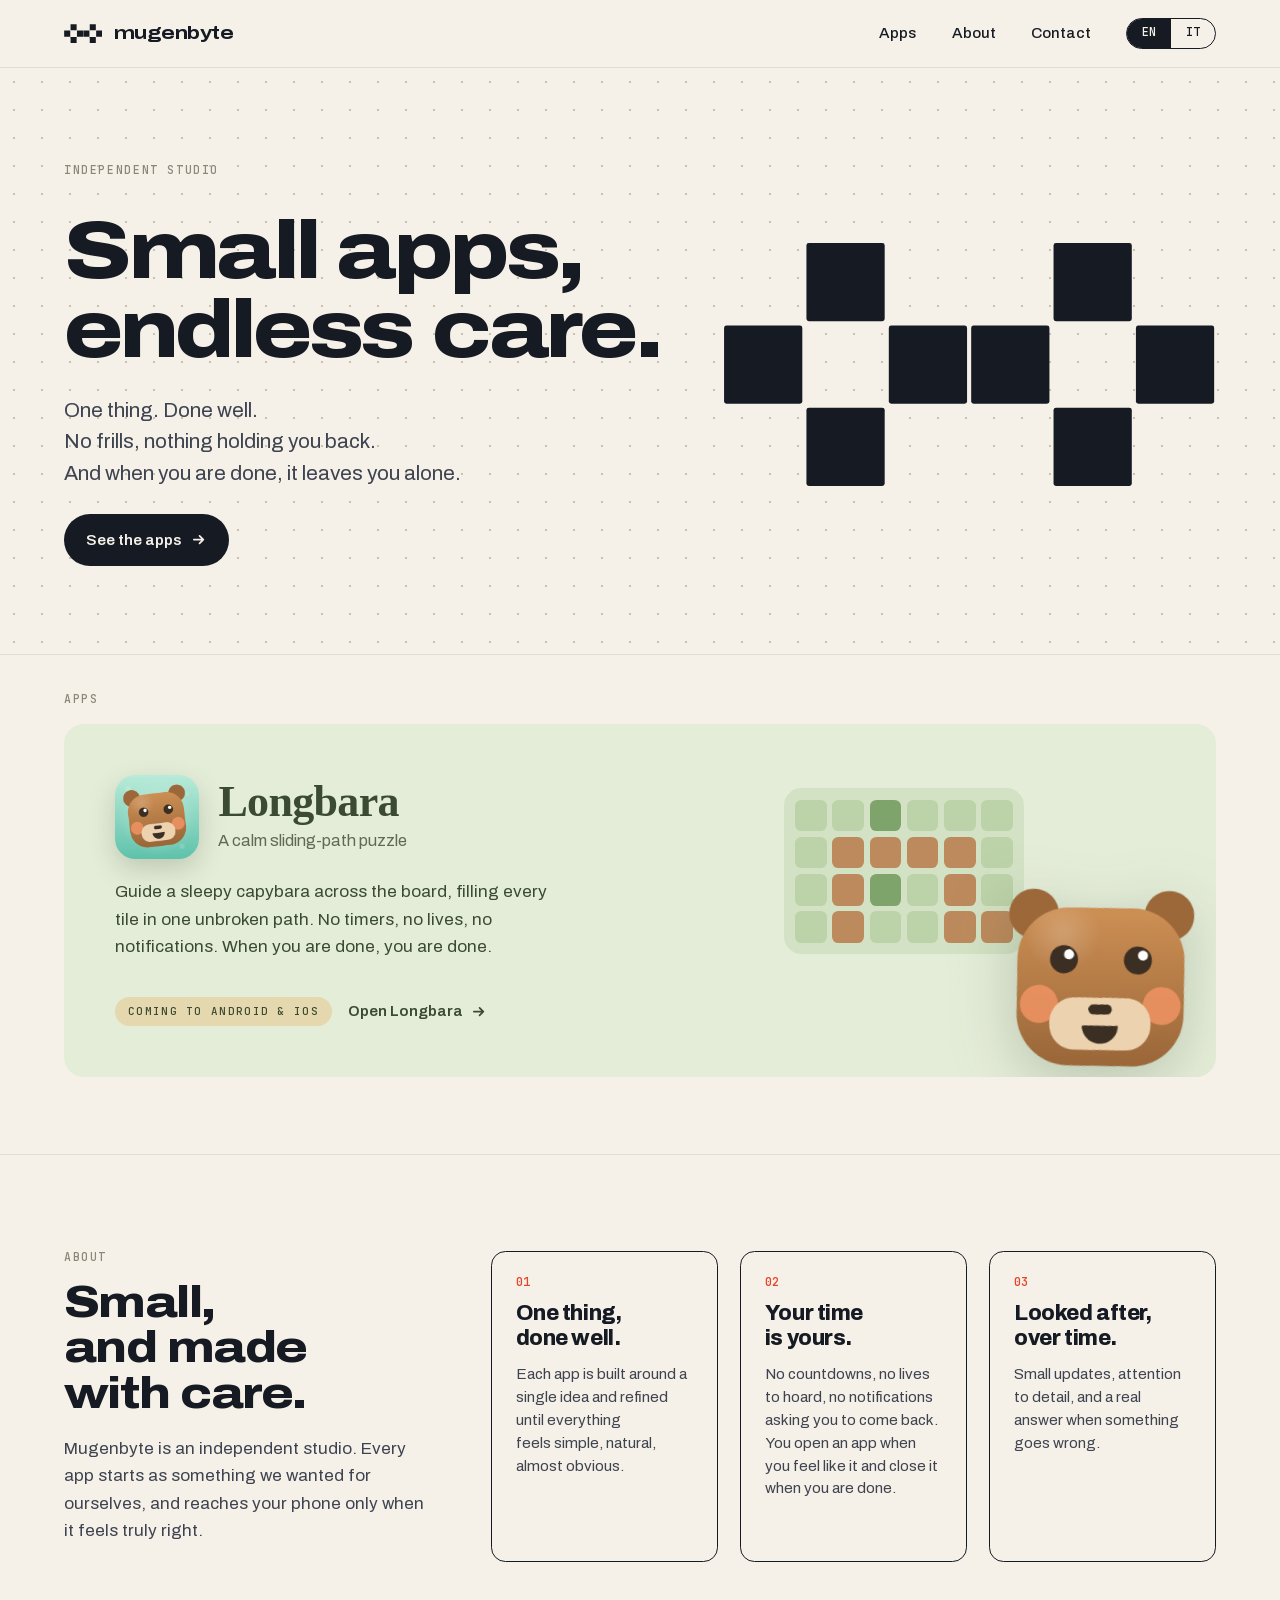
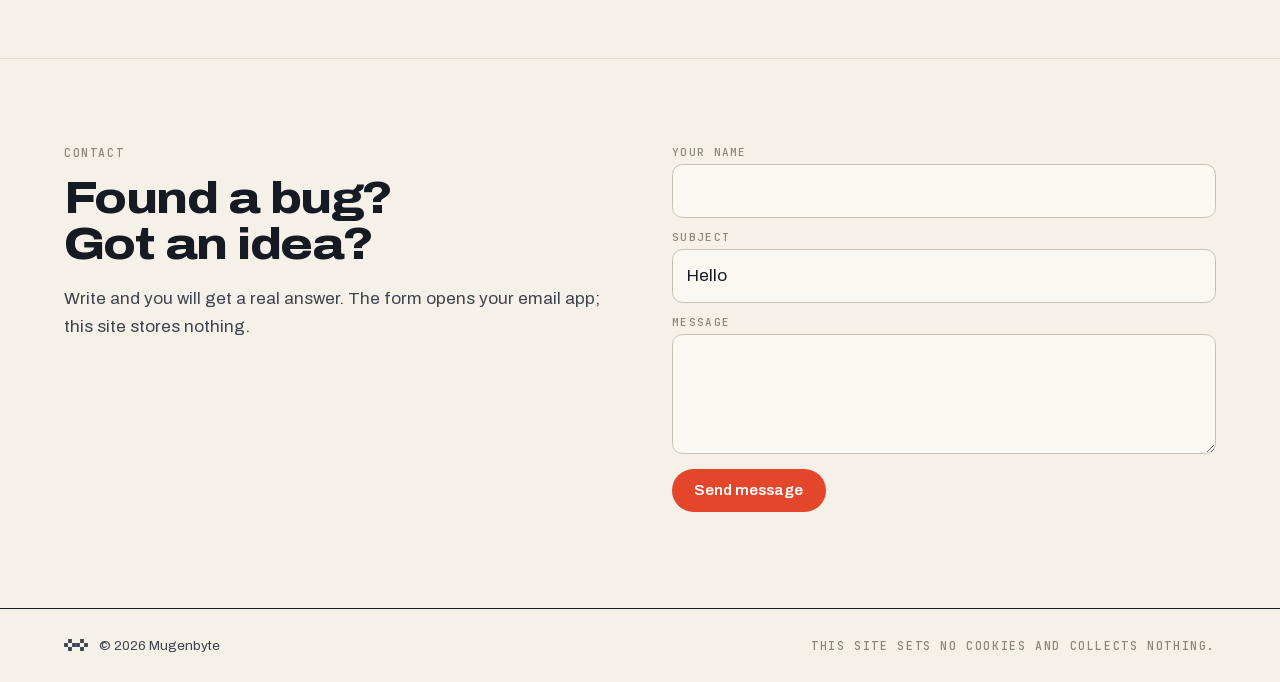
==== index.html @ d10d6e3e "Rivede i testi della home e della scheda di Longbara Testi italiani dell'utente, inglese riallineato" ====
<!doctype html>
<html lang="en">
<head>
<meta charset="utf-8">
<meta name="viewport" content="width=device-width, initial-scale=1">
<title data-en="Mugenbyte — small apps, endless care" data-it="Mugenbyte — piccole app, cura infinita">Mugenbyte — small apps, endless care</title>
<meta name="description"
      data-en="Mugenbyte is an independent studio making small mobile apps of different kinds, each built to do one thing well."
      data-it="Mugenbyte è uno studio indipendente che fa piccole app per telefono di tipi diversi, ognuna fatta per fare una cosa sola e bene."
      content="Mugenbyte is an independent studio making small mobile apps of different kinds, each built to do one thing well.">
<link rel="canonical" href="https://www.mugenbyte.com/">
<meta property="og:type" content="website">
<meta property="og:site_name" content="Mugenbyte">
<meta property="og:title" content="Mugenbyte — small apps, endless care">
<meta property="og:description" content="An independent studio making small mobile apps of different kinds, each built to do one thing well.">
<meta property="og:url" content="https://www.mugenbyte.com/">
<meta property="og:image" content="https://www.mugenbyte.com/assets/brand/og.png">
<meta name="twitter:card" content="summary_large_image">
<meta name="theme-color" content="#F6F1E8" media="(prefers-color-scheme: light)">
<meta name="theme-color" content="#14171E" media="(prefers-color-scheme: dark)">
<link rel="icon" href="/assets/brand/favicon.svg" type="image/svg+xml">
<link rel="apple-touch-icon" href="/assets/brand/apple-touch-icon.png">
<link rel="stylesheet" href="/assets/shared.css">
<link rel="stylesheet" href="/assets/mugenbyte.css">
<script src="/assets/mugenbyte.js"></script>
<style>
  /* La board in miniatura di Longbara: non un ornamento,
     e' il gioco visto da lontano. */
  .board {
    position: absolute; right: clamp(4rem, 30%, 9rem); top: 0;
    display: grid; grid-template-columns: repeat(6, 1fr); gap: .35rem; width: min(100%, 15rem);
    padding: .7rem; border-radius: 1.1rem; background: #D3E2C4;
  }
  .tile { aspect-ratio: 1; border-radius: .4rem; background: #BCD2A8; }
  .tile--path { background: #BC8A5C; }
  .tile--block { background: #7FA46B; }
  .capy {
    position: absolute; right: -1.5rem; bottom: -3.5rem; width: clamp(9rem, 40%, 14rem); height: auto;
    rotate: 8deg; filter: drop-shadow(0 16px 30px rgba(59,74,50,.25));
    animation: bob 7s ease-in-out infinite;
  }
  @keyframes bob { 50% { transform: translateY(-9px) rotate(-2deg); } }

  @media (max-width: 52rem) {
    .app-art { min-height: 13rem; }
    .board { right: auto; left: 0; }
  }
</style>
</head>
<body>

<header class="site-head">
  <a class="brand" href="/" aria-label="Mugenbyte">
    <span class="mark" aria-hidden="true"><svg viewBox="0 0 6 3"><rect class="bit" x="1.025" y="0.025" width="0.95" height="0.95" rx="0.03"/><rect class="bit" x="4.025" y="0.025" width="0.95" height="0.95" rx="0.03"/><rect class="bit" x="0.025" y="1.025" width="0.95" height="0.95" rx="0.03"/><rect class="bit" x="2.025" y="1.025" width="0.95" height="0.95" rx="0.03"/><rect class="bit" x="3.025" y="1.025" width="0.95" height="0.95" rx="0.03"/><rect class="bit" x="5.025" y="1.025" width="0.95" height="0.95" rx="0.03"/><rect class="bit" x="1.025" y="2.025" width="0.95" height="0.95" rx="0.03"/><rect class="bit" x="4.025" y="2.025" width="0.95" height="0.95" rx="0.03"/></svg></span>
    <span class="wordmark">mugenbyte</span>
  </a>
  <nav class="site-nav" aria-label="Site">
    <a href="#apps" lang="en">Apps</a><a href="#apps" lang="it">App</a>
    <a href="#about" lang="en">About</a><a href="#about" lang="it">Chi siamo</a>
    <a href="#contact" lang="en">Contact</a><a href="#contact" lang="it">Contatti</a>
    <ul class="lang" aria-label="Language">
      <li><button type="button" data-lang="en" aria-pressed="true"><span>EN</span></button></li>
      <li><button type="button" data-lang="it" aria-pressed="false"><span>IT</span></button></li>
    </ul>
  </nav>
</header>

<main>
  <section class="hero dots">
    <div>
      <p class="eyebrow rise" lang="en">Independent studio</p>
      <p class="eyebrow rise" lang="it">Studio indipendente</p>
      <h1 class="rise" lang="en">Small apps,<br>endless care.</h1>
      <h1 class="rise" lang="it">Piccole app,<br>cura infinita.</h1>
      <p class="lede rise" lang="en">One thing. Done well.<br>No frills, nothing holding you back.<br>And when you are done, it leaves you alone.</p>
      <p class="lede rise" lang="it">Una cosa sola. Fatta bene.<br>Senza fronzoli, senza trattenerti.<br>E quando hai finito, ti lascia in pace.</p>
      <div class="hero-actions rise">
        <a class="button" href="#apps"><span lang="en">See the apps</span><span lang="it">Guarda le app</span>
          <svg viewBox="0 0 16 16" fill="none" stroke="currentColor" stroke-width="1.8" stroke-linecap="round" stroke-linejoin="round" aria-hidden="true"><path d="M3 8h10M9 4l4 4-4 4"/></svg></a>
      </div>
    </div>
    <span class="mark rise" aria-hidden="true"><svg viewBox="0 0 6 3"><rect class="bit" x="1.025" y="0.025" width="0.95" height="0.95" rx="0.03"/><rect class="bit" x="4.025" y="0.025" width="0.95" height="0.95" rx="0.03"/><rect class="bit" x="0.025" y="1.025" width="0.95" height="0.95" rx="0.03"/><rect class="bit" x="2.025" y="1.025" width="0.95" height="0.95" rx="0.03"/><rect class="bit" x="3.025" y="1.025" width="0.95" height="0.95" rx="0.03"/><rect class="bit" x="5.025" y="1.025" width="0.95" height="0.95" rx="0.03"/><rect class="bit" x="1.025" y="2.025" width="0.95" height="0.95" rx="0.03"/><rect class="bit" x="4.025" y="2.025" width="0.95" height="0.95" rx="0.03"/></svg></span>
  </section>

  <div class="section-head" id="apps">
    <span class="eyebrow" lang="en">Apps</span>
    <span class="eyebrow" lang="it">App</span>
  </div>

  <div class="apps">

    <!-- Longbara: la sua ambientazione "bosco", il suo carattere Fraunces -->
    <a class="app" href="/longbara/" style="--a-bg:#E4EDD8; --a-ink:#3B4A32; --a-mute:#5E6B52; --a-chip:rgba(232,166,78,.3);">
      <div class="app-text">
        <div class="app-head">
          <img class="app-icon" src="/longbara/assets/icon.png" alt="" width="512" height="512" loading="lazy">
          <div>
            <h3 style="font-family:'Fraunces',Georgia,serif;font-weight:600;font-stretch:100%;letter-spacing:-.015em;font-variation-settings:'opsz' 60,'SOFT' 40">Longbara</h3>
            <p lang="en">A calm sliding-path puzzle</p>
            <p lang="it">Un puzzle di percorsi, senza fretta</p>
          </div>
        </div>
        <p lang="en">Guide a sleepy capybara across the board, filling every tile in one unbroken path. No timers, no lives, no notifications. When you are done, you are done.</p>
        <p lang="it">Guida un capibara assonnato sulla board, riempiendo ogni casella con un unico percorso continuo. Niente timer, niente vite, niente notifiche. Quando hai finito, hai finito.</p>
        <div class="app-foot">
          <span class="chip" lang="en">Coming to Android &amp; iOS</span>
          <span class="chip" lang="it">In arrivo su Android e iOS</span>
          <span class="app-cta"><span lang="en">Open Longbara</span><span lang="it">Apri Longbara</span>
            <svg viewBox="0 0 16 16" fill="none" stroke="currentColor" stroke-width="1.8" stroke-linecap="round" stroke-linejoin="round" aria-hidden="true"><path d="M3 8h10M9 4l4 4-4 4"/></svg></span>
        </div>
      </div>
      <div class="app-art" aria-hidden="true">
        <div class="board">
          <div class="tile"></div><div class="tile"></div><div class="tile tile--block"></div><div class="tile"></div><div class="tile"></div><div class="tile"></div>
          <div class="tile"></div><div class="tile tile--path"></div><div class="tile tile--path"></div><div class="tile tile--path"></div><div class="tile tile--path"></div><div class="tile"></div>
          <div class="tile"></div><div class="tile tile--path"></div><div class="tile tile--block"></div><div class="tile"></div><div class="tile tile--path"></div><div class="tile"></div>
          <div class="tile"></div><div class="tile tile--path"></div><div class="tile"></div><div class="tile"></div><div class="tile tile--path"></div><div class="tile tile--path"></div>
        </div>
        <img class="capy" src="/longbara/assets/capybara.png" alt="" width="489" height="489" loading="lazy">
      </div>
    </a>


  </div>

  <section class="about" id="about">
    <div>
      <span class="eyebrow" lang="en">About</span>
      <span class="eyebrow" lang="it">Chi siamo</span>
      <h2 lang="en">Small, and made with care.</h2>
      <h2 lang="it">Piccole, e fatte con cura.</h2>
      <p class="muted" lang="en">Mugenbyte is an independent studio. Every app starts as something we wanted for ourselves, and reaches your phone only when it feels truly right.</p>
      <p class="muted" lang="it">Mugenbyte è uno studio indipendente. Ogni app nasce da qualcosa che volevamo per noi e arriva sul telefono solo quando ci sembra davvero a posto.</p>
    </div>
    <div class="promises">
      <div class="promise">
        <span class="n">01</span>
        <h3 lang="en">One thing, done well.</h3><h3 lang="it">Una cosa sola, fatta bene.</h3>
        <p lang="en">Each app is built around a single idea and refined until everything feels simple, natural, almost obvious.</p>
        <p lang="it">Ogni app nasce intorno a un'unica idea e viene rifinita finché tutto sembra semplice, naturale, quasi ovvio.</p>
      </div>
      <div class="promise">
        <span class="n">02</span>
        <h3 lang="en">Your time is yours.</h3><h3 lang="it">Il tuo tempo è tuo.</h3>
        <p lang="en">No countdowns, no lives to hoard, no notifications asking you to come back. You open an app when you feel like it and close it when you are done.</p>
        <p lang="it">Niente conto alla rovescia, niente vite da conservare, niente notifiche che ti chiedono di tornare. Apri un'app quando ne hai voglia e la chiudi quando hai finito.</p>
      </div>
      <div class="promise">
        <span class="n">03</span>
        <h3 lang="en">Looked after, over time.</h3><h3 lang="it">Curate, nel tempo.</h3>
        <p lang="en">Small updates, attention to detail, and a real answer when something goes wrong.</p>
        <p lang="it">Aggiornamenti piccoli, attenzione ai dettagli e una risposta vera quando qualcosa non va.</p>
      </div>
    </div>
  </section>

  <section class="contact" id="contact">
    <div>
      <span class="eyebrow" lang="en">Contact</span>
      <span class="eyebrow" lang="it">Contatti</span>
      <h2 lang="en">Found a bug?<br>Got an idea?</h2>
      <h2 lang="it">Un errore?<br>Un'idea?</h2>
      <p class="muted" lang="en">Write and you will get a real answer. The form opens your email app; this site stores nothing.</p>
      <p class="muted" lang="it">Scrivi e avrai una risposta vera. Il modulo apre la tua posta; questo sito non conserva nulla.</p>
    </div>
    <form id="contact-form">
      <label><span lang="en">Your name</span><span lang="it">Il tuo nome</span>
        <input type="text" name="name" autocomplete="name" required>
      </label>
      <label><span lang="en">Subject</span><span lang="it">Oggetto</span>
        <input type="text" name="subject" value="Hello" required>
      </label>
      <label><span lang="en">Message</span><span lang="it">Messaggio</span>
        <textarea name="message" required></textarea>
      </label>
      <div><button class="button button--hot" type="submit"><span lang="en">Send message</span><span lang="it">Invia il messaggio</span></button></div>
    </form>
  </section>
</main>

<footer class="site-foot">
  <span class="brand">
    <span class="mark" aria-hidden="true"><svg viewBox="0 0 6 3"><rect class="bit" x="1.025" y="0.025" width="0.95" height="0.95" rx="0.03"/><rect class="bit" x="4.025" y="0.025" width="0.95" height="0.95" rx="0.03"/><rect class="bit" x="0.025" y="1.025" width="0.95" height="0.95" rx="0.03"/><rect class="bit" x="2.025" y="1.025" width="0.95" height="0.95" rx="0.03"/><rect class="bit" x="3.025" y="1.025" width="0.95" height="0.95" rx="0.03"/><rect class="bit" x="5.025" y="1.025" width="0.95" height="0.95" rx="0.03"/><rect class="bit" x="1.025" y="2.025" width="0.95" height="0.95" rx="0.03"/><rect class="bit" x="4.025" y="2.025" width="0.95" height="0.95" rx="0.03"/></svg></span>
    <span>© <span id="year">2026</span> Mugenbyte</span>
  </span>
  <span class="eyebrow" lang="en">This site sets no cookies and collects nothing.</span>
  <span class="eyebrow" lang="it">Questo sito non usa cookie e non raccoglie nulla.</span>
</footer>

<script>
(function () {
  // L'indirizzo non sta scritto nel sorgente: un mailto in chiaro su una pagina
  // indicizzata si paga in spam. Per passare a un modulo vero (Formspree e simili)
  // basta mettere qui l'endpoint; da quel momento un terzo tratterebbe i dati di chi
  // scrive e l'informativa andrebbe integrata.
  var user = ['support', 'mugenbyte.com'];
  var ENDPOINT = '';
  var form = document.getElementById('contact-form');
  form.addEventListener('submit', function (event) {
    event.preventDefault();
    var data = new FormData(form);
    var name = (data.get('name') || '').trim();
    var subject = (data.get('subject') || 'Hello').trim();
    var message = (data.get('message') || '').trim();
    if (ENDPOINT) {
      fetch(ENDPOINT, { method: 'POST', body: data, headers: { Accept: 'application/json' } })
        .then(function () { form.reset(); })
        .catch(function () {});
      return;
    }
    window.location.href = 'mailto:' + user.join('@') +
      '?subject=' + encodeURIComponent(subject) +
      '&body=' + encodeURIComponent(message + '\n\n— ' + name);
  });
})();
</script>
</body>
</html>
---- assets/shared.css ----
/* Mugenbyte — la parte comune a TUTTE le pagine del sito, di qualunque app.
   Qui stanno solo: i font self-hosted (il sito non carica nulla da terzi),
   il meccanismo delle due lingue e l'interruttore EN/IT. Lo stile di ogni
   pagina (colori, tipografia, impaginazione) sta nel suo foglio. */

@font-face {
  font-family: 'Archivo';
  src: url('fonts/archivo-latin.woff2') format('woff2');
  font-weight: 100 900;
  font-stretch: 62% 125%;
  font-style: normal;
  font-display: swap;
}
@font-face {
  font-family: 'JetBrains Mono';
  src: url('fonts/jetbrains-mono-latin.woff2') format('woff2');
  font-weight: 400 700;
  font-style: normal;
  font-display: swap;
}

/* --- due lingue, un file ---
   Ogni blocco di testo porta lang="en" o lang="it"; mugenbyte.js mette
   data-lang sull'elemento radice PRIMA che la pagina venga disegnata, e
   qui si nasconde la lingua che non serve. Senza JavaScript si vedono
   entrambe: meglio doppio che vuoto. */
html[data-lang="en"] [lang="it"],
html[data-lang="it"] [lang="en"] { display: none !important; }

/* --- interruttore EN / IT ---
   Disegnato con currentColor, cosi' prende il colore della pagina che lo
   ospita: inchiostro sulla carta, verde bosco su Longbara, bruno su Capydoku. */
.lang {
  display: inline-flex; padding: 0; margin: 0; list-style: none;
  border: 1px solid currentColor; border-radius: 999px; overflow: hidden;
  font: 500 .74rem/1 'JetBrains Mono', ui-monospace, Menlo, monospace;
  letter-spacing: .06em;
}
.lang button {
  font: inherit; color: inherit; background: transparent; border: 0;
  padding: .55rem .8rem; cursor: pointer; min-width: 2.75rem;
  transition: background-color .2s, color .2s;
}
.lang button[aria-pressed="true"] { background: currentColor; }
.lang button[aria-pressed="true"] > span { color: var(--lang-on, #fff); }
.lang button:focus-visible { outline: 2px solid currentColor; outline-offset: -2px; }

.mono { font-family: 'JetBrains Mono', ui-monospace, Menlo, monospace; }

.visually-hidden {
  position: absolute; width: 1px; height: 1px; overflow: hidden;
  clip: rect(0 0 0 0); white-space: nowrap;
}

@media (prefers-reduced-motion: reduce) {
  *, *::before, *::after { animation: none !important; transition: none !important; }
}
---- assets/mugenbyte.css ----
/* Mugenbyte — inchiostro e carta.
   Lo stile della casa, non di un'app: carta calda, inchiostro blu-nero, un
   solo accento (il vermiglio del bit acceso). Le app portano ciascuna la
   propria palette dentro la loro fascia. */

:root {
  --paper: #F6F1E8;
  --paper-2: #FBF8F2;
  --ink: #161A23;
  --ink-2: #3E4350;
  --mute: #8C867B;
  --line: #E2DBCE;
  --line-2: #C9C2B4;
  --hot: #E3462B;
  --lang-on: var(--paper);

  --edge: clamp(1.25rem, 5vw, 4rem);
  --measure: 34rem;
  color-scheme: light;
}

@media (prefers-color-scheme: dark) {
  :root {
    --paper: #14171E;
    --paper-2: #1C2028;
    --ink: #F1ECE2;
    --ink-2: #C5BFB3;
    --mute: #7E7A72;
    --line: #2A2F3A;
    --line-2: #3A404C;
    --lang-on: var(--paper);
    color-scheme: dark;
  }
}

* { box-sizing: border-box; }

body {
  margin: 0;
  background: var(--paper);
  color: var(--ink);
  font: 400 clamp(1rem, .96rem + .2vw, 1.075rem)/1.6 'Archivo', system-ui, -apple-system, 'Segoe UI', sans-serif;
  font-stretch: 100%;
  overflow-x: hidden;
  -webkit-font-smoothing: antialiased;
}

a { color: inherit; text-decoration: none; }
a:hover { color: var(--hot); }
p { margin: 0 0 1em; max-width: var(--measure); text-wrap: pretty; }
h1, h2, h3 { margin: 0; font-weight: 800; font-stretch: 118%; letter-spacing: -.035em; line-height: 1; text-wrap: balance; }
h1 { font-size: clamp(2.7rem, 1.2rem + 4.9vw, 5.6rem); line-height: .96; letter-spacing: -.04em; }
h2 { font-size: clamp(1.9rem, 1.3rem + 2.4vw, 2.75rem); line-height: 1.04; }
h3 { font-size: 1.35rem; letter-spacing: -.02em; line-height: 1.15; font-stretch: 100%; }

.eyebrow {
  font: 500 .72rem/1 'JetBrains Mono', ui-monospace, Menlo, monospace;
  letter-spacing: .14em; text-transform: uppercase; color: var(--mute);
}
.muted { color: var(--ink-2); }
.wide { font-stretch: 118%; }

/* --- carta a puntini: la trama del foglio, non una griglia di gioco --- */
.dots {
  background-image: radial-gradient(var(--line-2) 1px, transparent 1.2px);
  background-size: 28px 28px;
}

/* --- il mark --- */
.mark { display: inline-block; height: auto; }
.mark svg { display: block; width: 100%; height: auto; }
.mark .bit { fill: currentColor; }

/* --- testata --- */
.site-head {
  display: flex; align-items: center; justify-content: space-between; gap: 1rem;
  padding: 1.1rem var(--edge);
  border-bottom: 1px solid var(--line);
}
.brand { display: inline-flex; align-items: center; gap: .7rem; }
.brand .mark { width: 2.4rem; }
.brand .wordmark { font-weight: 700; font-stretch: 118%; font-size: 1.2rem; letter-spacing: -.025em; }
.site-nav { display: flex; align-items: center; gap: clamp(1rem, 3vw, 2.2rem); font-weight: 500; font-size: .95rem; }
@media (max-width: 40rem) { .site-nav > a { display: none; } }

/* --- apertura --- */
.hero {
  display: grid; grid-template-columns: minmax(0, 1.25fr) minmax(0, 1fr); gap: 2.5rem; align-items: center;
  padding: clamp(3rem, 8vw, 6rem) var(--edge) clamp(3rem, 7vw, 5.5rem);
}
.hero > div:first-child { display: flex; flex-direction: column; gap: 1.6rem; }
.hero .lede { font-size: clamp(1.1rem, 1rem + .6vw, 1.3rem); line-height: 1.5; color: var(--ink-2); margin: 0; max-width: 30rem; }
.hero .mark { width: min(100%, 36rem); justify-self: end; }
.hero-actions { display: flex; align-items: center; gap: 1rem; flex-wrap: wrap; }
@media (max-width: 52rem) {
  .hero { grid-template-columns: 1fr; gap: 2rem; }
  .hero .mark { width: min(70%, 22rem); justify-self: start; order: -1; }
}

.button {
  display: inline-flex; align-items: center; gap: .6rem;
  padding: .85rem 1.4rem; border-radius: 999px; font-weight: 600; font-size: .95rem;
  background: var(--ink); color: var(--paper); border: 0; cursor: pointer; font-family: inherit;
  transition: transform .25s cubic-bezier(.16,1,.3,1), background-color .25s;
}
.button:hover { transform: translateY(-2px); background: var(--hot); color: #fff; }
.button--hot { background: var(--hot); color: #fff; }
.button--hot:hover { background: var(--ink); color: var(--paper); }
.button svg { width: 1em; height: 1em; }

/* --- catalogo --- */
.section-head {
  display: flex; align-items: baseline; justify-content: space-between; gap: 1rem; flex-wrap: wrap;
  padding: 2.4rem var(--edge) 1.2rem; border-top: 1px solid var(--line);
}
.section-head p { margin: 0; color: var(--ink-2); font-size: .95rem; }

.apps { display: grid; gap: 1.25rem; padding: 0 var(--edge); }

/* Una fascia per app. I colori vengono dalle variabili --a-* che ogni fascia
   dichiara inline: sono la palette dell'app, non della casa. */
.app {
  --a-bg: var(--paper-2); --a-ink: var(--ink); --a-mute: var(--ink-2); --a-chip: var(--line);
  display: grid; grid-template-columns: minmax(0, 1.15fr) minmax(0, 1fr); gap: 2.5rem; align-items: center;
  padding: clamp(1.8rem, 4vw, 3.5rem) clamp(1.4rem, 4vw, 3.75rem);
  border-radius: 1.25rem; background: var(--a-bg); color: var(--a-ink);
  position: relative; overflow: hidden;
  transition: transform .35s cubic-bezier(.16,1,.3,1), box-shadow .35s;
}
.app:hover { color: var(--a-ink); transform: translateY(-3px); box-shadow: 0 18px 44px color-mix(in oklab, var(--a-ink) 16%, transparent); }
.app-text { display: flex; flex-direction: column; gap: 1.2rem; }
.app-head { display: flex; align-items: center; gap: 1.2rem; }
.app-icon { width: clamp(64px, 10vw, 84px); height: auto; border-radius: 24%; flex: none;
            box-shadow: 0 10px 26px color-mix(in oklab, var(--a-ink) 22%, transparent); }
.app-head h3 { font-size: clamp(1.9rem, 1.4rem + 1.8vw, 2.75rem); line-height: 1; }
.app-head p { margin: .3rem 0 0; color: var(--a-mute); font-size: 1.02rem; }
.app p { max-width: 28rem; }
.app-foot { display: flex; align-items: center; gap: 1rem; flex-wrap: wrap; }
.chip {
  font: 500 .68rem/1 'JetBrains Mono', ui-monospace, Menlo, monospace; letter-spacing: .12em; text-transform: uppercase;
  padding: .55rem .8rem; border-radius: 999px; background: var(--a-chip); color: var(--a-ink);
}
.app-cta { display: inline-flex; align-items: center; gap: .5rem; font-weight: 600; font-size: .95rem; }
.app-cta svg { width: 1em; height: 1em; transition: transform .25s; }
.app:hover .app-cta svg { transform: translateX(4px); }
.app-art { position: relative; min-height: 14rem; }
@media (max-width: 52rem) {
  .app { grid-template-columns: 1fr; }
  .app-art { min-height: 11rem; }
}

/* --- promesse --- */
.about {
  display: grid; grid-template-columns: minmax(0, 1fr) minmax(0, 2fr); gap: clamp(2rem, 5vw, 4rem);
  padding: clamp(3.5rem, 8vw, 6rem) var(--edge); margin-top: clamp(3rem, 6vw, 5rem);
  border-top: 1px solid var(--line);
}
.about > div:first-child { display: flex; flex-direction: column; gap: 1.1rem; }
.promises { display: grid; grid-template-columns: repeat(3, minmax(0, 1fr)); gap: 1.4rem; }
.promise {
  display: flex; flex-direction: column; gap: .8rem; padding: 1.5rem;
  border: 1px solid var(--ink); border-radius: .9rem;
}
.promise .n { font: 500 .78rem/1 'JetBrains Mono', ui-monospace, Menlo, monospace; color: var(--hot); }
.promise p { margin: 0; font-size: .95rem; line-height: 1.5; color: var(--ink-2); }
@media (max-width: 60rem) { .about { grid-template-columns: 1fr; } }
@media (max-width: 44rem) { .promises { grid-template-columns: 1fr; } }

/* --- contatto --- */
.contact {
  display: grid; grid-template-columns: minmax(0, 1fr) minmax(0, 1fr); gap: clamp(2rem, 5vw, 4rem);
  padding: clamp(3rem, 7vw, 5.5rem) var(--edge) clamp(3.5rem, 8vw, 6rem); border-top: 1px solid var(--line);
}
.contact > div:first-child { display: flex; flex-direction: column; gap: 1.1rem; }
form { display: grid; gap: .9rem; }
label { display: grid; gap: .4rem; }
label > span { font: 500 .68rem/1 'JetBrains Mono', ui-monospace, Menlo, monospace; letter-spacing: .12em; text-transform: uppercase; color: var(--mute); }
input, textarea {
  font: inherit; color: var(--ink); background: var(--paper-2);
  border: 1px solid var(--line-2); border-radius: .65rem; padding: .75rem .9rem; width: 100%;
}
input:focus-visible, textarea:focus-visible { outline: 2px solid var(--hot); outline-offset: 2px; border-color: transparent; }
textarea { min-height: 7.5rem; resize: vertical; }
.note { font-size: .85rem; color: var(--mute); margin: 0; }
@media (max-width: 52rem) { .contact { grid-template-columns: 1fr; } }

/* --- piede --- */
.site-foot {
  display: flex; align-items: center; justify-content: space-between; gap: .8rem 1.6rem; flex-wrap: wrap;
  padding: 1.6rem var(--edge); border-top: 1px solid var(--ink); font-size: .85rem; color: var(--ink-2);
}
.site-foot .brand .mark { width: 1.5rem; }

/* --- entrata --- */
.rise { opacity: 0; transform: translateY(14px); animation: rise .9s cubic-bezier(.16,1,.3,1) forwards; }
.rise:nth-child(2) { animation-delay: .06s; }
.rise:nth-child(3) { animation-delay: .12s; }
.rise:nth-child(4) { animation-delay: .18s; }
@keyframes rise { to { opacity: 1; transform: none; } }
@media (prefers-reduced-motion: reduce) { .rise { opacity: 1; transform: none; } }
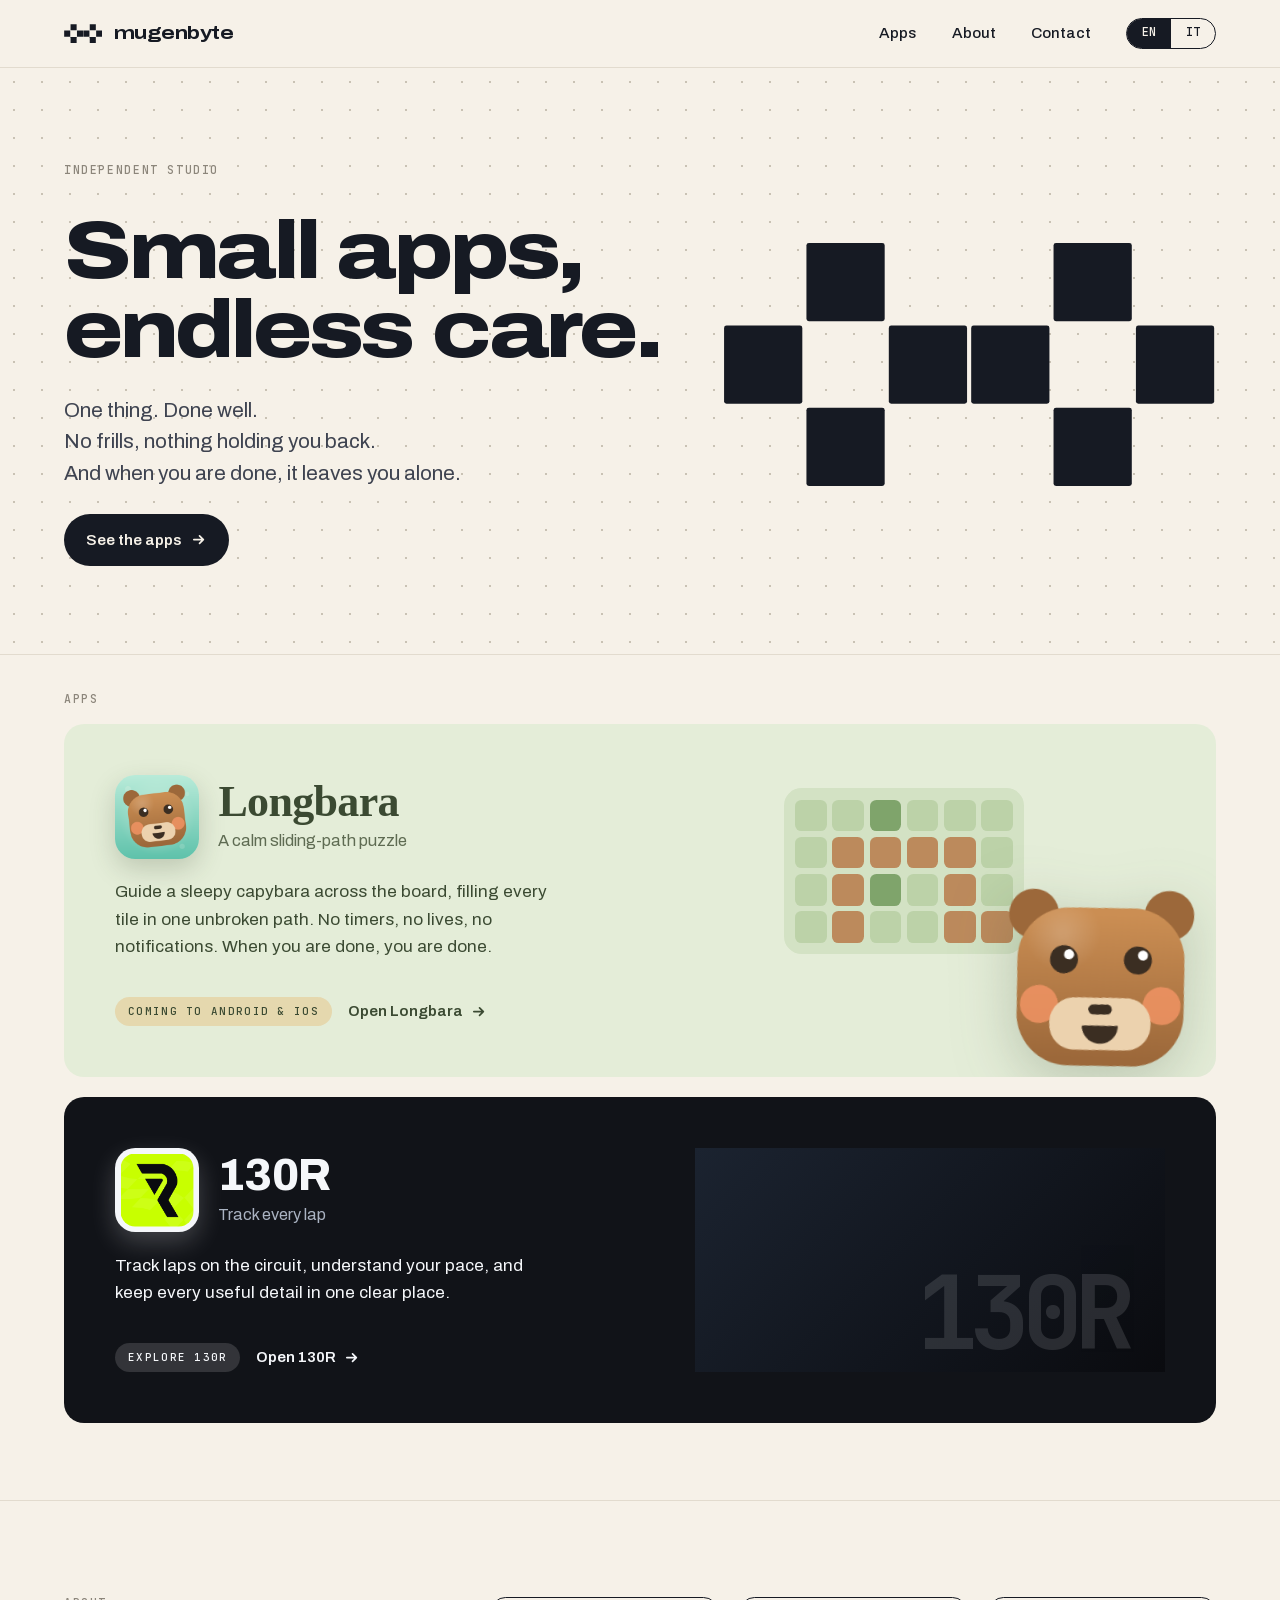
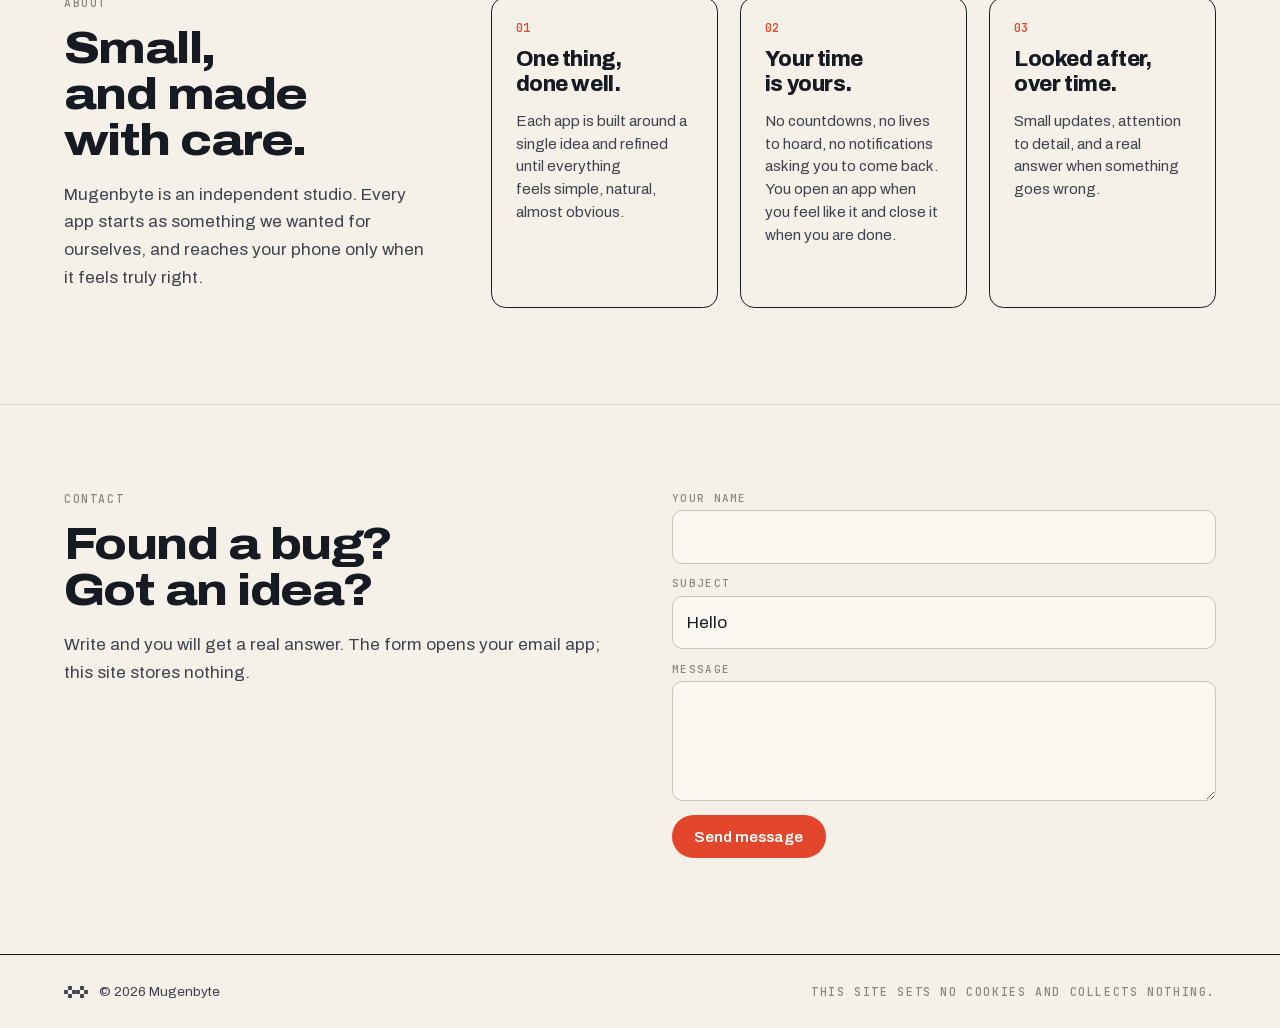
==== commit 2c3557df: "Aggiorna store link e aggiunge 130R" ====
--- a/index.html
+++ b/index.html
@@ -16,6 +16,12 @@
 <meta property="og:url" content="https://www.mugenbyte.com/">
 <meta property="og:image" content="https://www.mugenbyte.com/assets/brand/og.png">
 <meta name="twitter:card" content="summary_large_image">
+<meta name="twitter:title" content="Mugenbyte — small apps, endless care">
+<meta name="twitter:description" content="Independent mobile apps made to do one thing well.">
+<meta name="twitter:image" content="https://www.mugenbyte.com/assets/brand/og.png">
+<script type="application/ld+json">
+{"@context":"https://schema.org","@type":"Organization","name":"Mugenbyte","url":"https://www.mugenbyte.com/","logo":"https://www.mugenbyte.com/assets/brand/icon-512.png","sameAs":["https://apps.apple.com/app/longbara/id6804497431","https://play.google.com/store/apps/details?id=com.pietronux.longbara","https://130r.app"]}
+</script>
 <meta name="theme-color" content="#F6F1E8" media="(prefers-color-scheme: light)">
 <meta name="theme-color" content="#14171E" media="(prefers-color-scheme: dark)">
 <link rel="icon" href="/assets/brand/favicon.svg" type="image/svg+xml">
@@ -40,6 +46,10 @@
     animation: bob 7s ease-in-out infinite;
   }
   @keyframes bob { 50% { transform: translateY(-9px) rotate(-2deg); } }
+  .app--130r { --a-bg:#111318 !important; --a-ink:#F5F7FA !important; --a-mute:#AAB3C2 !important; --a-chip:rgba(255,255,255,.14) !important; }
+  .app--130r .app-icon { background:#F5F7FA; padding:.35rem; }
+  .app--130r .app-art { background:linear-gradient(135deg,#1B2330,#0A0B0F); }
+  .app--130r .app-art::after { content:'130R'; position:absolute; right:8%; bottom:8%; color:#F5F7FA; font:700 clamp(3rem,8vw,7rem)/.8 'JetBrains Mono',monospace; letter-spacing:-.08em; opacity:.12; }
 
   @media (max-width: 52rem) {
     .app-art { min-height: 13rem; }
@@ -120,6 +130,29 @@
       </div>
     </a>
 
+
+    <!-- 130R: stile scuro e tecnico, collegamento al sito dedicato -->
+    <a class="app app--130r" href="https://130r.app" target="_blank" rel="noopener noreferrer">
+      <div class="app-text">
+        <div class="app-head">
+          <img class="app-icon" src="/130r/assets/icon.png" alt="" width="1024" height="1024" loading="lazy">
+          <div>
+            <h3>130R</h3>
+            <p lang="en">Track every lap</p>
+            <p lang="it">Cronometra ogni giro</p>
+          </div>
+        </div>
+        <p lang="en">Track laps on the circuit, understand your pace, and keep every useful detail in one clear place.</p>
+        <p lang="it">Cronometra i giri in pista, capisci il tuo ritmo e tieni ogni dettaglio utile in un unico posto chiaro.</p>
+        <div class="app-foot">
+          <span class="chip" lang="en">Explore 130R</span>
+          <span class="chip" lang="it">Scopri 130R</span>
+          <span class="app-cta"><span lang="en">Open 130R</span><span lang="it">Apri 130R</span>
+            <svg viewBox="0 0 16 16" fill="none" stroke="currentColor" stroke-width="1.8" stroke-linecap="round" stroke-linejoin="round" aria-hidden="true"><path d="M3 8h10M9 4l4 4-4 4"/></svg></span>
+        </div>
+      </div>
+      <div class="app-art" aria-hidden="true"></div>
+    </a>
 
   </div>
 
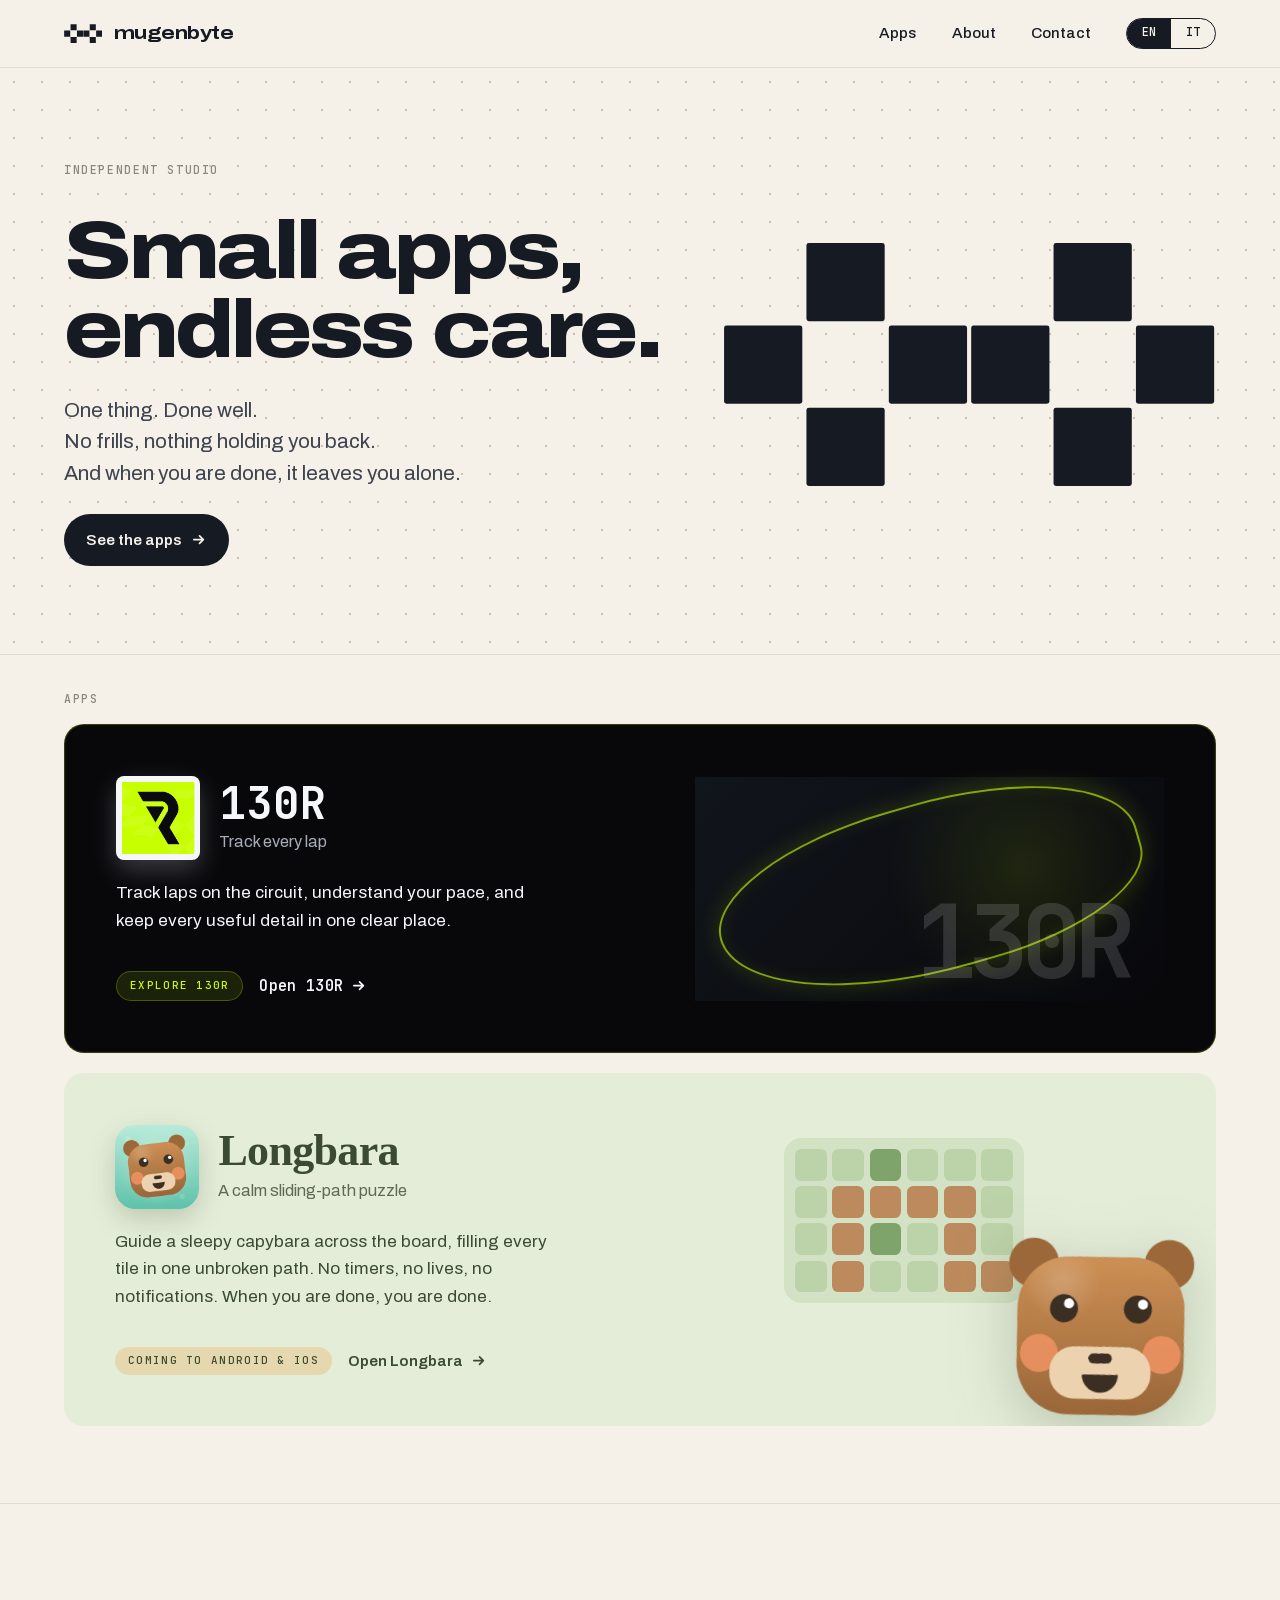
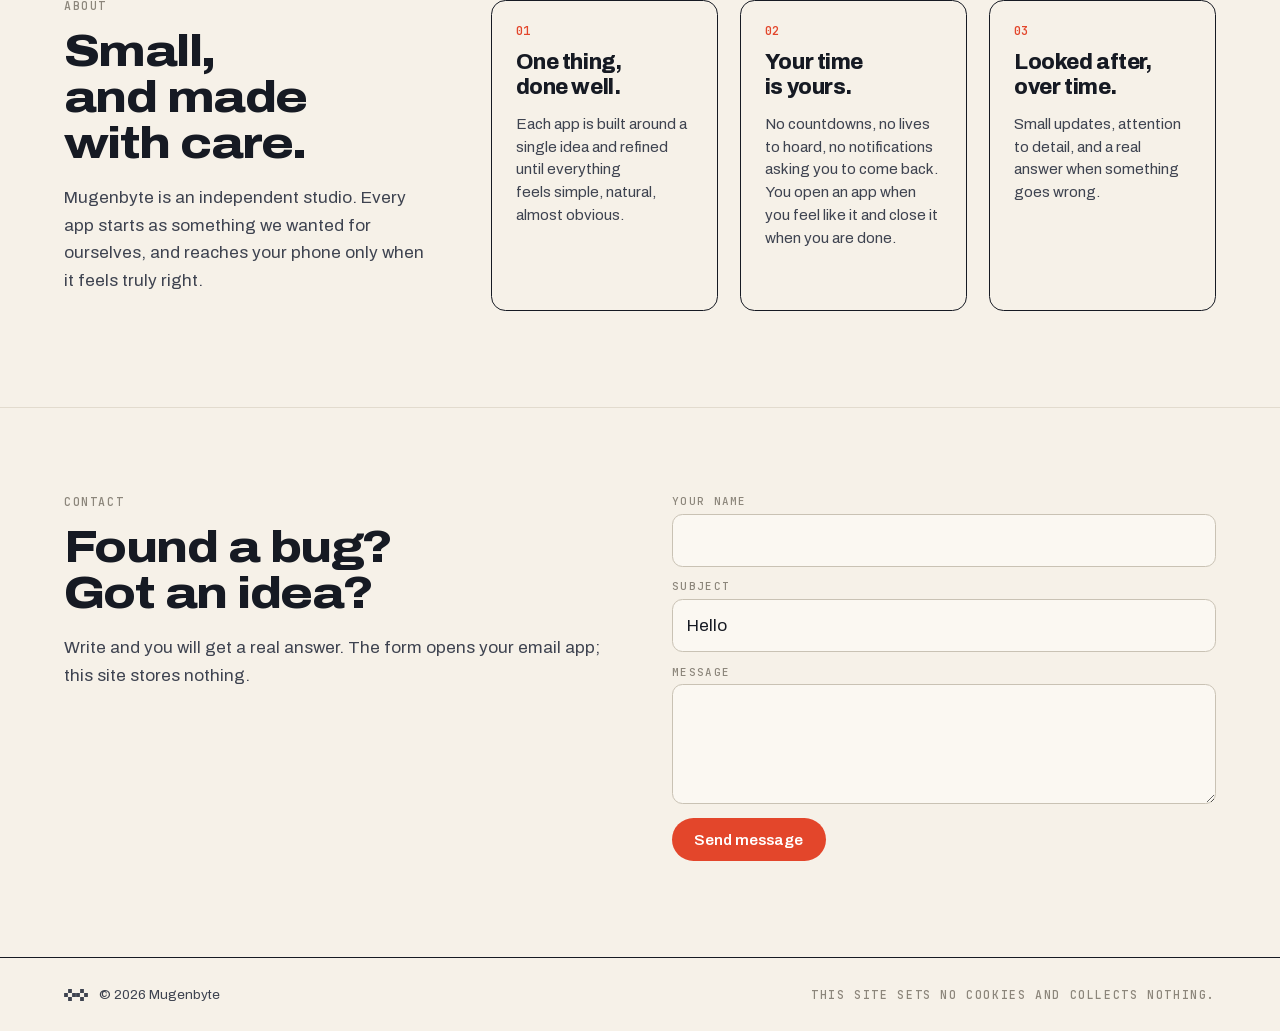
==== commit 2d97295b: "Allinea la card 130R al sito ufficiale" ====
--- a/index.html
+++ b/index.html
@@ -46,10 +46,14 @@
     animation: bob 7s ease-in-out infinite;
   }
   @keyframes bob { 50% { transform: translateY(-9px) rotate(-2deg); } }
-  .app--130r { --a-bg:#111318 !important; --a-ink:#F5F7FA !important; --a-mute:#AAB3C2 !important; --a-chip:rgba(255,255,255,.14) !important; }
-  .app--130r .app-icon { background:#F5F7FA; padding:.35rem; }
-  .app--130r .app-art { background:linear-gradient(135deg,#1B2330,#0A0B0F); }
-  .app--130r .app-art::after { content:'130R'; position:absolute; right:8%; bottom:8%; color:#F5F7FA; font:700 clamp(3rem,8vw,7rem)/.8 'JetBrains Mono',monospace; letter-spacing:-.08em; opacity:.12; }
+  .app--130r { --a-bg:#08080B !important; --a-ink:#F5F7FA !important; --a-mute:#A7ACB8 !important; --a-chip:rgba(200,255,0,.10) !important; border:1px solid rgba(200,255,0,.22); box-shadow:inset 0 0 0 1px rgba(255,255,255,.03); }
+  .app--130r:hover { box-shadow:0 18px 44px rgba(200,255,0,.12), inset 0 0 0 1px rgba(200,255,0,.26); }
+  .app--130r .app-icon { background:#F5F7FA; padding:.35rem; border-radius:.5rem; }
+  .app--130r .app-head h3, .app--130r .app-cta { font-family:'JetBrains Mono',ui-monospace,monospace; letter-spacing:.02em; }
+  .app--130r .chip { color:#C8FF00; border:1px solid rgba(200,255,0,.25); }
+  .app--130r .app-art { background:radial-gradient(circle at 70% 40%,rgba(200,255,0,.10),transparent 38%),linear-gradient(135deg,#11151C,#08080B); }
+  .app--130r .app-art::before { content:''; position:absolute; inset:12% 4%; border:2px solid rgba(200,255,0,.62); border-radius:48% 52% 42% 58%; transform:rotate(-16deg); box-shadow:0 0 24px rgba(200,255,0,.16), inset 0 0 18px rgba(200,255,0,.08); }
+  .app--130r .app-art::after { content:'130R'; position:absolute; right:8%; bottom:8%; color:#F5F7FA; font:700 clamp(3rem,8vw,7rem)/.8 'JetBrains Mono',monospace; letter-spacing:-.08em; opacity:.14; }
 
   @media (max-width: 52rem) {
     .app-art { min-height: 13rem; }
@@ -99,6 +103,29 @@
 
   <div class="apps">
 
+    <!-- 130R: stile scuro e tecnico, collegamento al sito dedicato -->
+    <a class="app app--130r" href="https://130r.app" target="_blank" rel="noopener noreferrer">
+      <div class="app-text">
+        <div class="app-head">
+          <img class="app-icon" src="/130r/assets/icon.png" alt="" width="1024" height="1024" loading="lazy">
+          <div>
+            <h3>130R</h3>
+            <p lang="en">Track every lap</p>
+            <p lang="it">Cronometra ogni giro</p>
+          </div>
+        </div>
+        <p lang="en">Track laps on the circuit, understand your pace, and keep every useful detail in one clear place.</p>
+        <p lang="it">Cronometra i giri in pista, capisci il tuo ritmo e tieni ogni dettaglio utile in un unico posto chiaro.</p>
+        <div class="app-foot">
+          <span class="chip" lang="en">Explore 130R</span>
+          <span class="chip" lang="it">Scopri 130R</span>
+          <span class="app-cta"><span lang="en">Open 130R</span><span lang="it">Apri 130R</span>
+            <svg viewBox="0 0 16 16" fill="none" stroke="currentColor" stroke-width="1.8" stroke-linecap="round" stroke-linejoin="round" aria-hidden="true"><path d="M3 8h10M9 4l4 4-4 4"/></svg></span>
+        </div>
+      </div>
+      <div class="app-art" aria-hidden="true"></div>
+    </a>
+
     <!-- Longbara: la sua ambientazione "bosco", il suo carattere Fraunces -->
     <a class="app" href="/longbara/" style="--a-bg:#E4EDD8; --a-ink:#3B4A32; --a-mute:#5E6B52; --a-chip:rgba(232,166,78,.3);">
       <div class="app-text">
@@ -128,30 +155,6 @@
         </div>
         <img class="capy" src="/longbara/assets/capybara.png" alt="" width="489" height="489" loading="lazy">
       </div>
-    </a>
-
-
-    <!-- 130R: stile scuro e tecnico, collegamento al sito dedicato -->
-    <a class="app app--130r" href="https://130r.app" target="_blank" rel="noopener noreferrer">
-      <div class="app-text">
-        <div class="app-head">
-          <img class="app-icon" src="/130r/assets/icon.png" alt="" width="1024" height="1024" loading="lazy">
-          <div>
-            <h3>130R</h3>
-            <p lang="en">Track every lap</p>
-            <p lang="it">Cronometra ogni giro</p>
-          </div>
-        </div>
-        <p lang="en">Track laps on the circuit, understand your pace, and keep every useful detail in one clear place.</p>
-        <p lang="it">Cronometra i giri in pista, capisci il tuo ritmo e tieni ogni dettaglio utile in un unico posto chiaro.</p>
-        <div class="app-foot">
-          <span class="chip" lang="en">Explore 130R</span>
-          <span class="chip" lang="it">Scopri 130R</span>
-          <span class="app-cta"><span lang="en">Open 130R</span><span lang="it">Apri 130R</span>
-            <svg viewBox="0 0 16 16" fill="none" stroke="currentColor" stroke-width="1.8" stroke-linecap="round" stroke-linejoin="round" aria-hidden="true"><path d="M3 8h10M9 4l4 4-4 4"/></svg></span>
-        </div>
-      </div>
-      <div class="app-art" aria-hidden="true"></div>
     </a>
 
   </div>
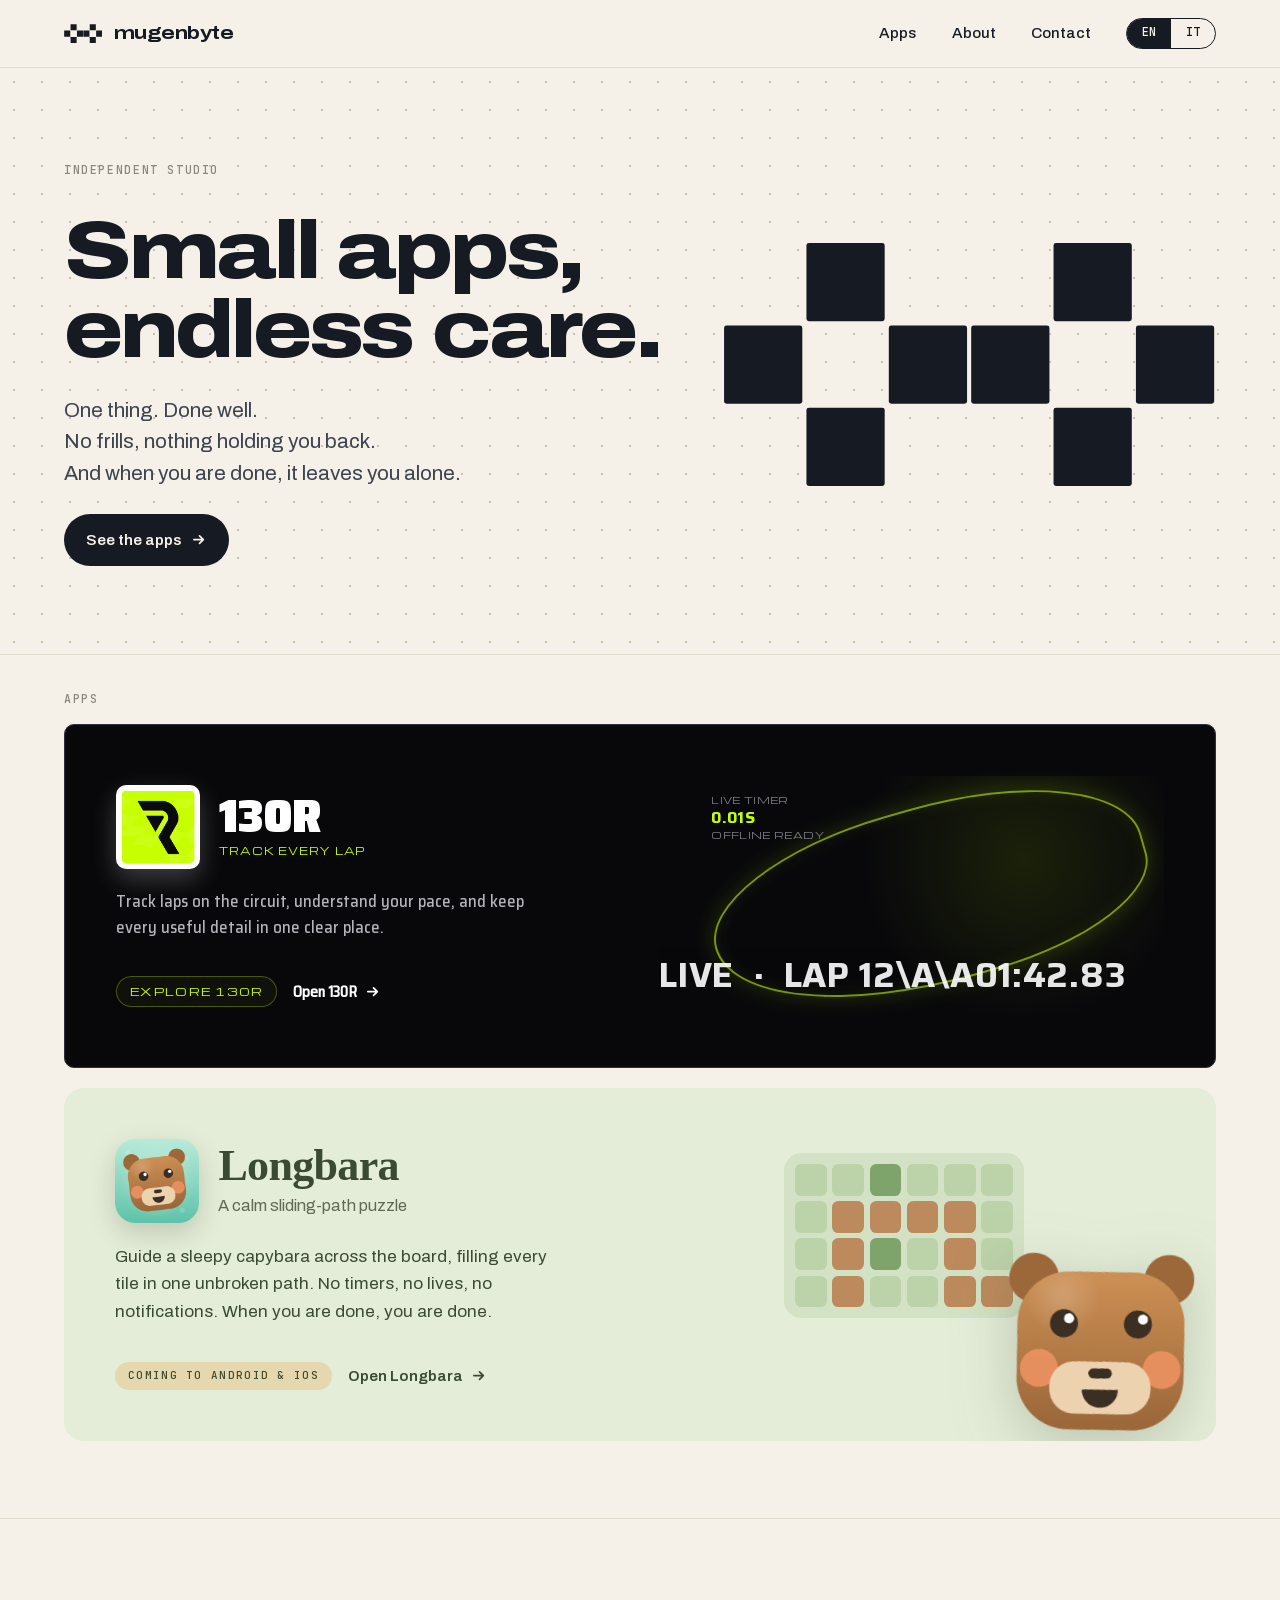
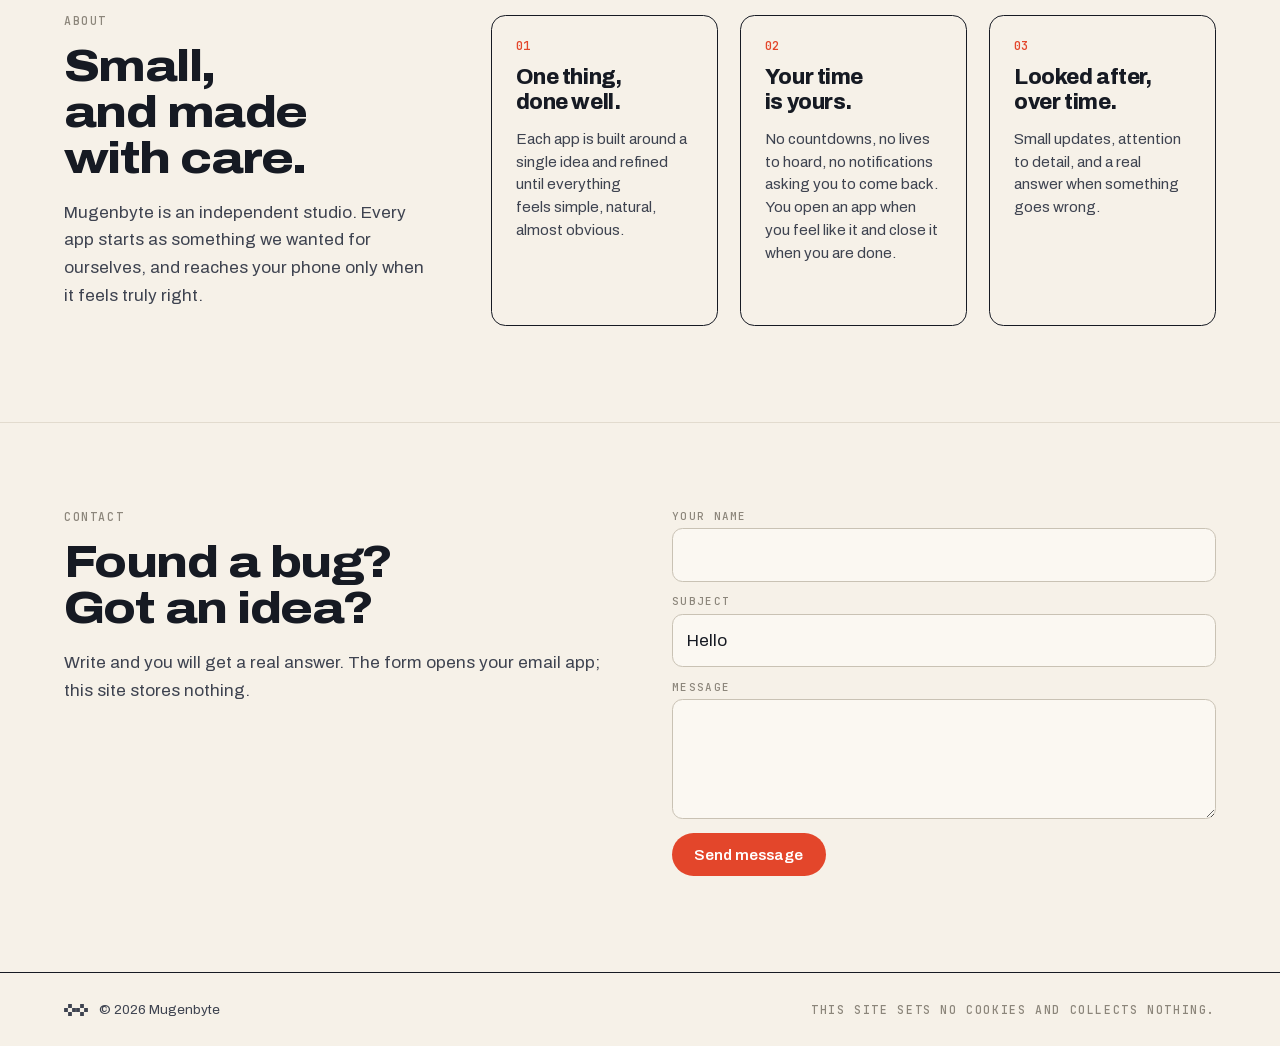
==== commit 215b4ffb: "Replica font e stile 130R nella card" ====
--- a/index.html
+++ b/index.html
@@ -46,14 +46,22 @@
     animation: bob 7s ease-in-out infinite;
   }
   @keyframes bob { 50% { transform: translateY(-9px) rotate(-2deg); } }
-  .app--130r { --a-bg:#08080B !important; --a-ink:#F5F7FA !important; --a-mute:#A7ACB8 !important; --a-chip:rgba(200,255,0,.10) !important; border:1px solid rgba(200,255,0,.22); box-shadow:inset 0 0 0 1px rgba(255,255,255,.03); }
-  .app--130r:hover { box-shadow:0 18px 44px rgba(200,255,0,.12), inset 0 0 0 1px rgba(200,255,0,.26); }
-  .app--130r .app-icon { background:#F5F7FA; padding:.35rem; border-radius:.5rem; }
-  .app--130r .app-head h3, .app--130r .app-cta { font-family:'JetBrains Mono',ui-monospace,monospace; letter-spacing:.02em; }
-  .app--130r .chip { color:#C8FF00; border:1px solid rgba(200,255,0,.25); }
-  .app--130r .app-art { background:radial-gradient(circle at 70% 40%,rgba(200,255,0,.10),transparent 38%),linear-gradient(135deg,#11151C,#08080B); }
-  .app--130r .app-art::before { content:''; position:absolute; inset:12% 4%; border:2px solid rgba(200,255,0,.62); border-radius:48% 52% 42% 58%; transform:rotate(-16deg); box-shadow:0 0 24px rgba(200,255,0,.16), inset 0 0 18px rgba(200,255,0,.08); }
-  .app--130r .app-art::after { content:'130R'; position:absolute; right:8%; bottom:8%; color:#F5F7FA; font:700 clamp(3rem,8vw,7rem)/.8 'JetBrains Mono',monospace; letter-spacing:-.08em; opacity:.14; }
+  @font-face { font-family:'130R Saira'; src:url('/assets/fonts/130r-saira.woff2') format('woff2'); font-weight:700 900; font-display:swap; }
+  @font-face { font-family:'130R Saira SC'; src:url('/assets/fonts/130r-saira-sc.woff2') format('woff2'); font-weight:500; font-display:swap; }
+  @font-face { font-family:'130R Michroma'; src:url('/assets/fonts/130r-michroma.woff2') format('woff2'); font-weight:400; font-display:swap; }
+  .app--130r { --a-bg:#08080B !important; --a-ink:#FFF !important; --a-mute:#B4B5BB !important; --a-chip:rgba(200,255,0,.07) !important; border:1px solid #2D2E36; border-radius:10px; background:#08080B; box-shadow:inset 0 0 0 1px rgba(255,255,255,.02); font-family:'130R Saira SC',system-ui,sans-serif; }
+  .app--130r:hover { box-shadow:0 18px 44px rgba(200,255,0,.12),inset 0 0 0 1px rgba(200,255,0,.26); }
+  .app--130r .app-icon { background:#FFF; padding:.35rem; border-radius:10px; }
+  .app--130r .app-head h3 { font:900 clamp(2rem,1.4rem + 1.8vw,3rem)/1 '130R Saira',system-ui,sans-serif; letter-spacing:-.025em; }
+  .app--130r .app-head p, .app--130r .app-cta { font-family:'130R Saira SC',system-ui,sans-serif; }
+  .app--130r .app-head p:first-of-type { color:#C8FF00; font-family:'130R Michroma',monospace; font-size:.62rem; letter-spacing:.08em; text-transform:uppercase; }
+  .app--130r .app-text > p { color:#B4B5BB; font-size:1.05rem; line-height:1.55; }
+  .app--130r .chip { color:#C8FF00; border:1px solid rgba(200,255,0,.30); background:rgba(200,255,0,.04); font-family:'130R Michroma',monospace; }
+  .app--130r .app-art { min-height:15rem; padding:1rem; background:radial-gradient(circle at 70% 35%,rgba(200,255,0,.10),transparent 45%),#08080B; }
+  .app--130r .app-art::before { content:''; position:absolute; inset:13% 3%; border:2px solid rgba(200,255,0,.58); border-radius:48% 52% 42% 58%; transform:rotate(-16deg); box-shadow:0 0 24px rgba(200,255,0,.16),inset 0 0 18px rgba(200,255,0,.08); }
+  .app--130r .app-art::after { content:'LIVE  ·  LAP 12\\A\\A01:42.83'; white-space:pre; position:absolute; right:8%; bottom:8%; color:#FFF; font:700 clamp(1.2rem,3vw,2.2rem)/1.25 '130R Saira',system-ui,sans-serif; text-align:right; letter-spacing:.02em; opacity:.9; }
+  .app--130r .app-art .app-metric { position:absolute; left:1rem; top:1rem; z-index:1; color:#7B7C85; font:400 .58rem/1.7 '130R Michroma',monospace; letter-spacing:.04em; text-transform:uppercase; }
+  .app--130r .app-art .app-metric strong { display:block; color:#C8FF00; font:700 1rem/1.2 '130R Saira',system-ui,sans-serif; }
 
   @media (max-width: 52rem) {
     .app-art { min-height: 13rem; }
@@ -123,7 +131,7 @@
             <svg viewBox="0 0 16 16" fill="none" stroke="currentColor" stroke-width="1.8" stroke-linecap="round" stroke-linejoin="round" aria-hidden="true"><path d="M3 8h10M9 4l4 4-4 4"/></svg></span>
         </div>
       </div>
-      <div class="app-art" aria-hidden="true"></div>
+      <div class="app-art" aria-hidden="true"><span class="app-metric">Live timer<strong>0.01s</strong>Offline ready</span></div>
     </a>
 
     <!-- Longbara: la sua ambientazione "bosco", il suo carattere Fraunces -->
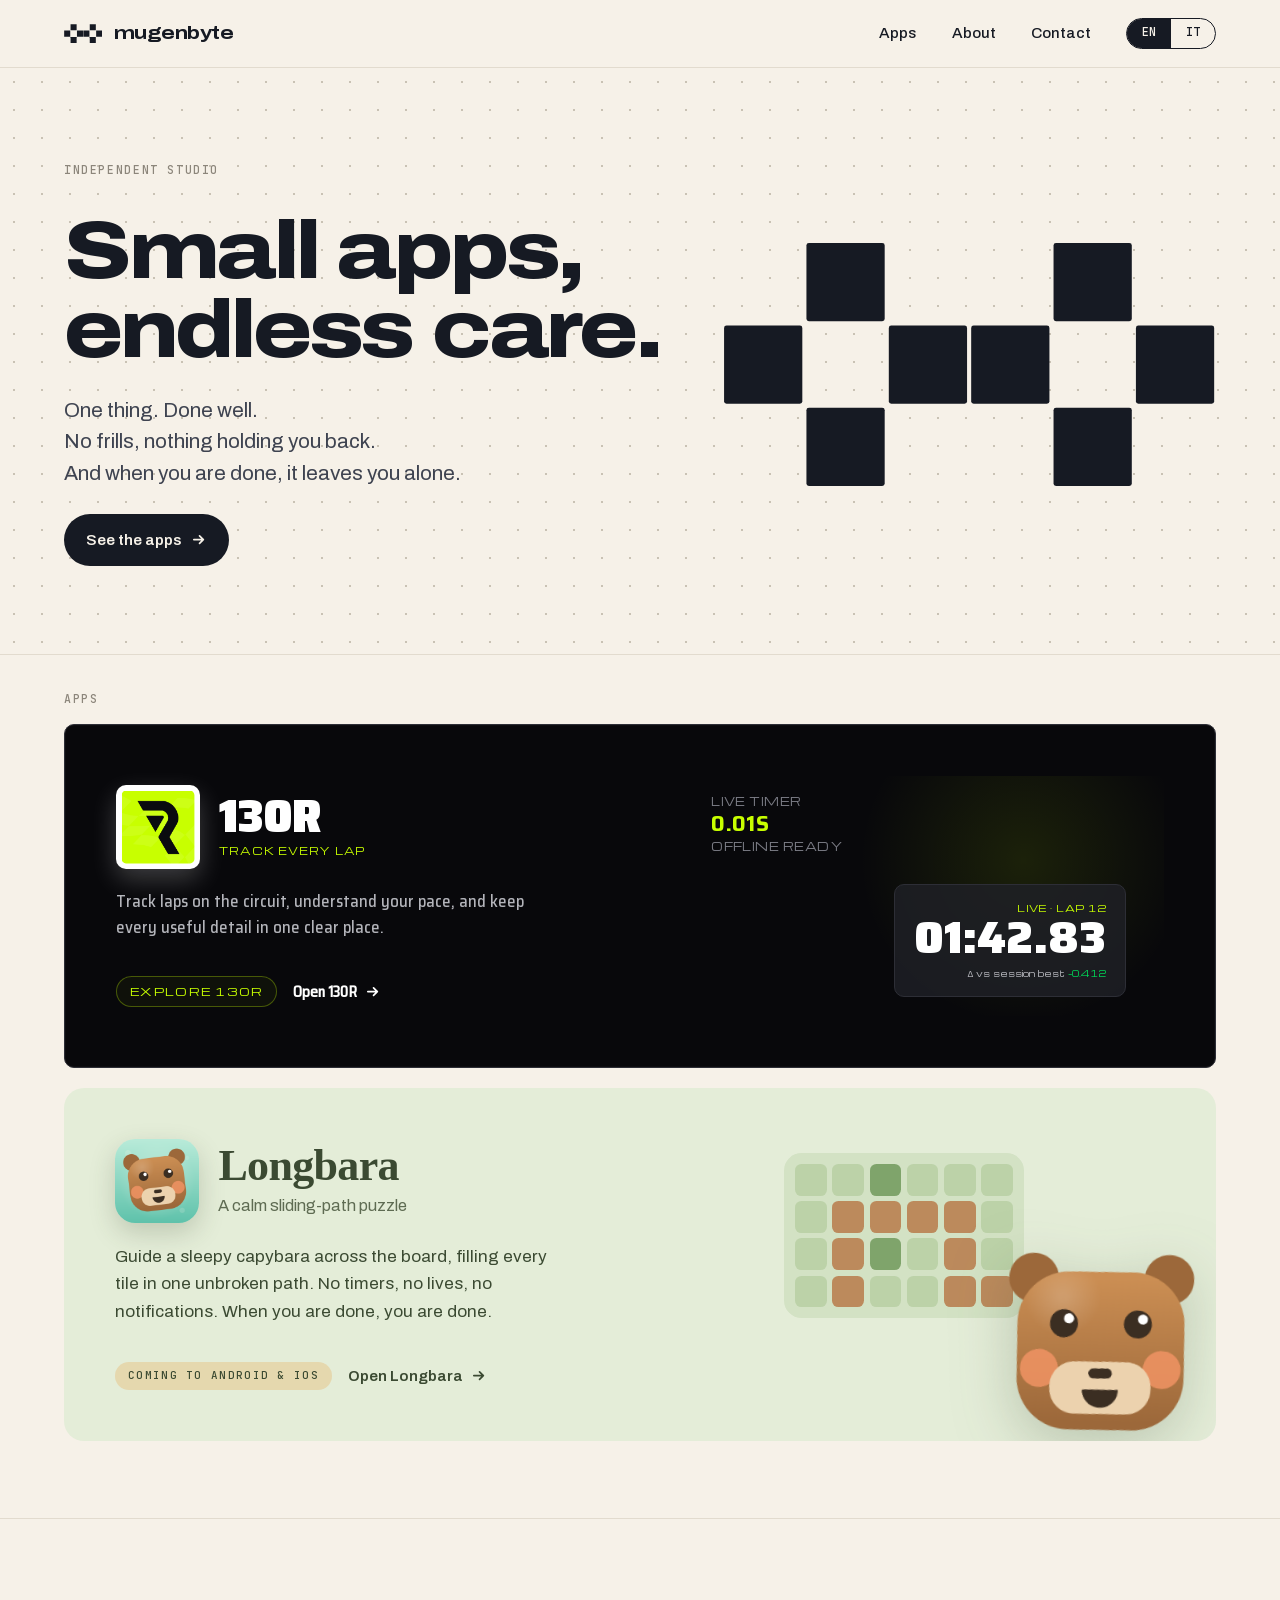
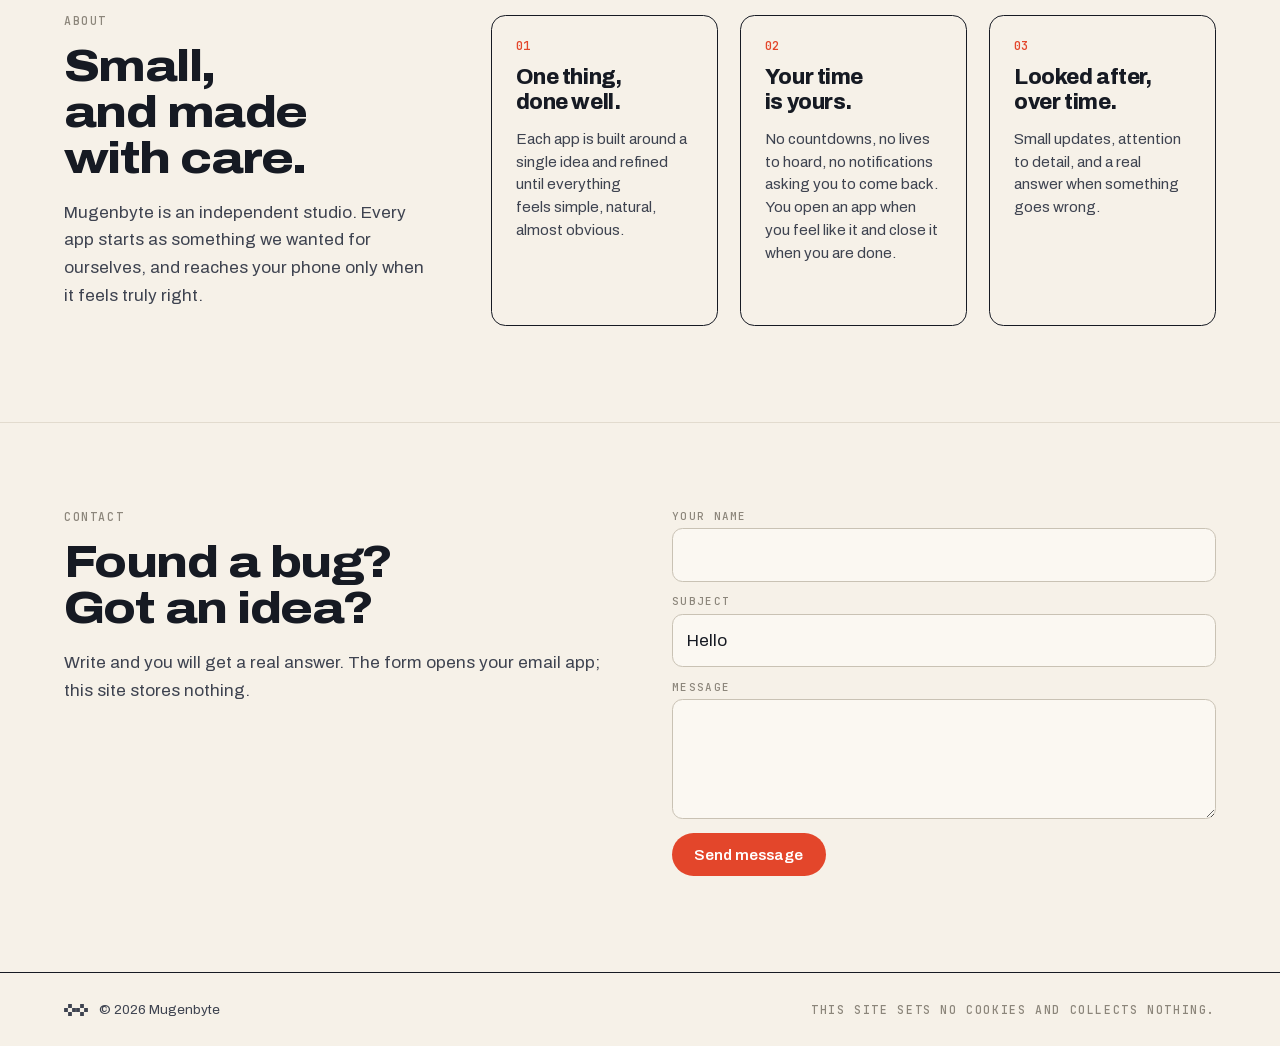
==== commit 41e2b6ec: "Rifinisce metriche live della card 130R" ====
--- a/index.html
+++ b/index.html
@@ -58,10 +58,13 @@
   .app--130r .app-text > p { color:#B4B5BB; font-size:1.05rem; line-height:1.55; }
   .app--130r .chip { color:#C8FF00; border:1px solid rgba(200,255,0,.30); background:rgba(200,255,0,.04); font-family:'130R Michroma',monospace; }
   .app--130r .app-art { min-height:15rem; padding:1rem; background:radial-gradient(circle at 70% 35%,rgba(200,255,0,.10),transparent 45%),#08080B; }
-  .app--130r .app-art::before { content:''; position:absolute; inset:13% 3%; border:2px solid rgba(200,255,0,.58); border-radius:48% 52% 42% 58%; transform:rotate(-16deg); box-shadow:0 0 24px rgba(200,255,0,.16),inset 0 0 18px rgba(200,255,0,.08); }
-  .app--130r .app-art::after { content:'LIVE  ·  LAP 12\\A\\A01:42.83'; white-space:pre; position:absolute; right:8%; bottom:8%; color:#FFF; font:700 clamp(1.2rem,3vw,2.2rem)/1.25 '130R Saira',system-ui,sans-serif; text-align:right; letter-spacing:.02em; opacity:.9; }
-  .app--130r .app-art .app-metric { position:absolute; left:1rem; top:1rem; z-index:1; color:#7B7C85; font:400 .58rem/1.7 '130R Michroma',monospace; letter-spacing:.04em; text-transform:uppercase; }
-  .app--130r .app-art .app-metric strong { display:block; color:#C8FF00; font:700 1rem/1.2 '130R Saira',system-ui,sans-serif; }
+  .app--130r .app-art .app-metric { position:absolute; left:1rem; top:1rem; z-index:1; color:#7B7C85; font:400 .7rem/1.7 '130R Michroma',monospace; letter-spacing:.04em; text-transform:uppercase; }
+  .app--130r .app-art .app-metric strong { display:block; color:#C8FF00; font:700 1.35rem/1.2 '130R Saira',system-ui,sans-serif; }
+  .app--130r .app-live { position:absolute; right:8%; bottom:8%; z-index:1; min-width:11rem; padding:1rem 1.2rem; border:1px solid #2D2E36; border-radius:10px; background:rgba(31,32,39,.82); text-align:right; }
+  .app--130r .app-live-label { display:block; color:#C8FF00; font:400 .58rem/1.4 '130R Michroma',monospace; letter-spacing:.05em; }
+  .app--130r .app-live strong { display:block; color:#FFF; font:900 clamp(1.7rem,4vw,2.8rem)/1.05 '130R Saira',system-ui,sans-serif; }
+  .app--130r .app-live small { display:block; margin-top:.45rem; color:#B4B5BB; font:400 .55rem/1.3 '130R Michroma',monospace; }
+  .app--130r .app-live b { color:#00D656; font-weight:400; }
 
   @media (max-width: 52rem) {
     .app-art { min-height: 13rem; }
@@ -131,7 +134,7 @@
             <svg viewBox="0 0 16 16" fill="none" stroke="currentColor" stroke-width="1.8" stroke-linecap="round" stroke-linejoin="round" aria-hidden="true"><path d="M3 8h10M9 4l4 4-4 4"/></svg></span>
         </div>
       </div>
-      <div class="app-art" aria-hidden="true"><span class="app-metric">Live timer<strong>0.01s</strong>Offline ready</span></div>
+      <div class="app-art" aria-hidden="true"><span class="app-metric">Live timer<strong>0.01s</strong>Offline ready</span><span class="app-live"><span class="app-live-label">LIVE · LAP 12</span><strong>01:42.83</strong><small>Δ vs session best <b>-0.412</b></small></span></div>
     </a>
 
     <!-- Longbara: la sua ambientazione "bosco", il suo carattere Fraunces -->
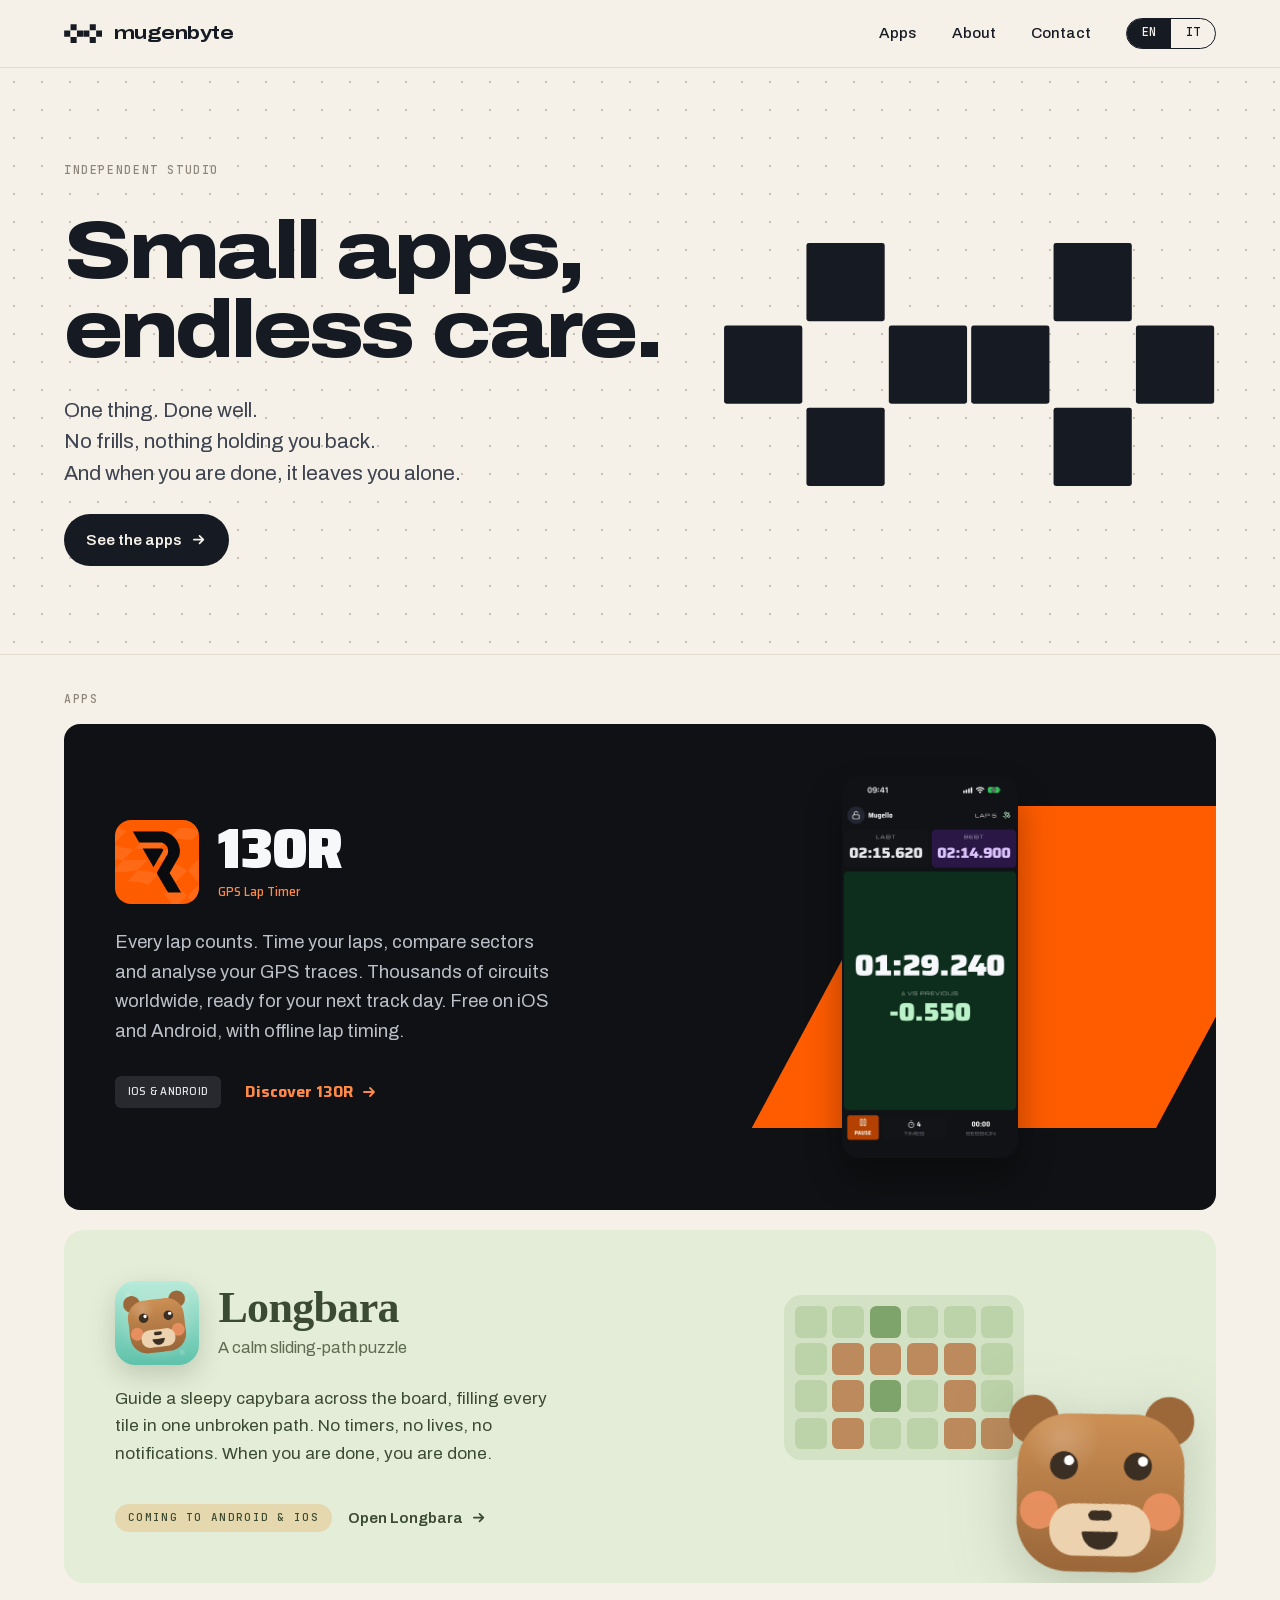
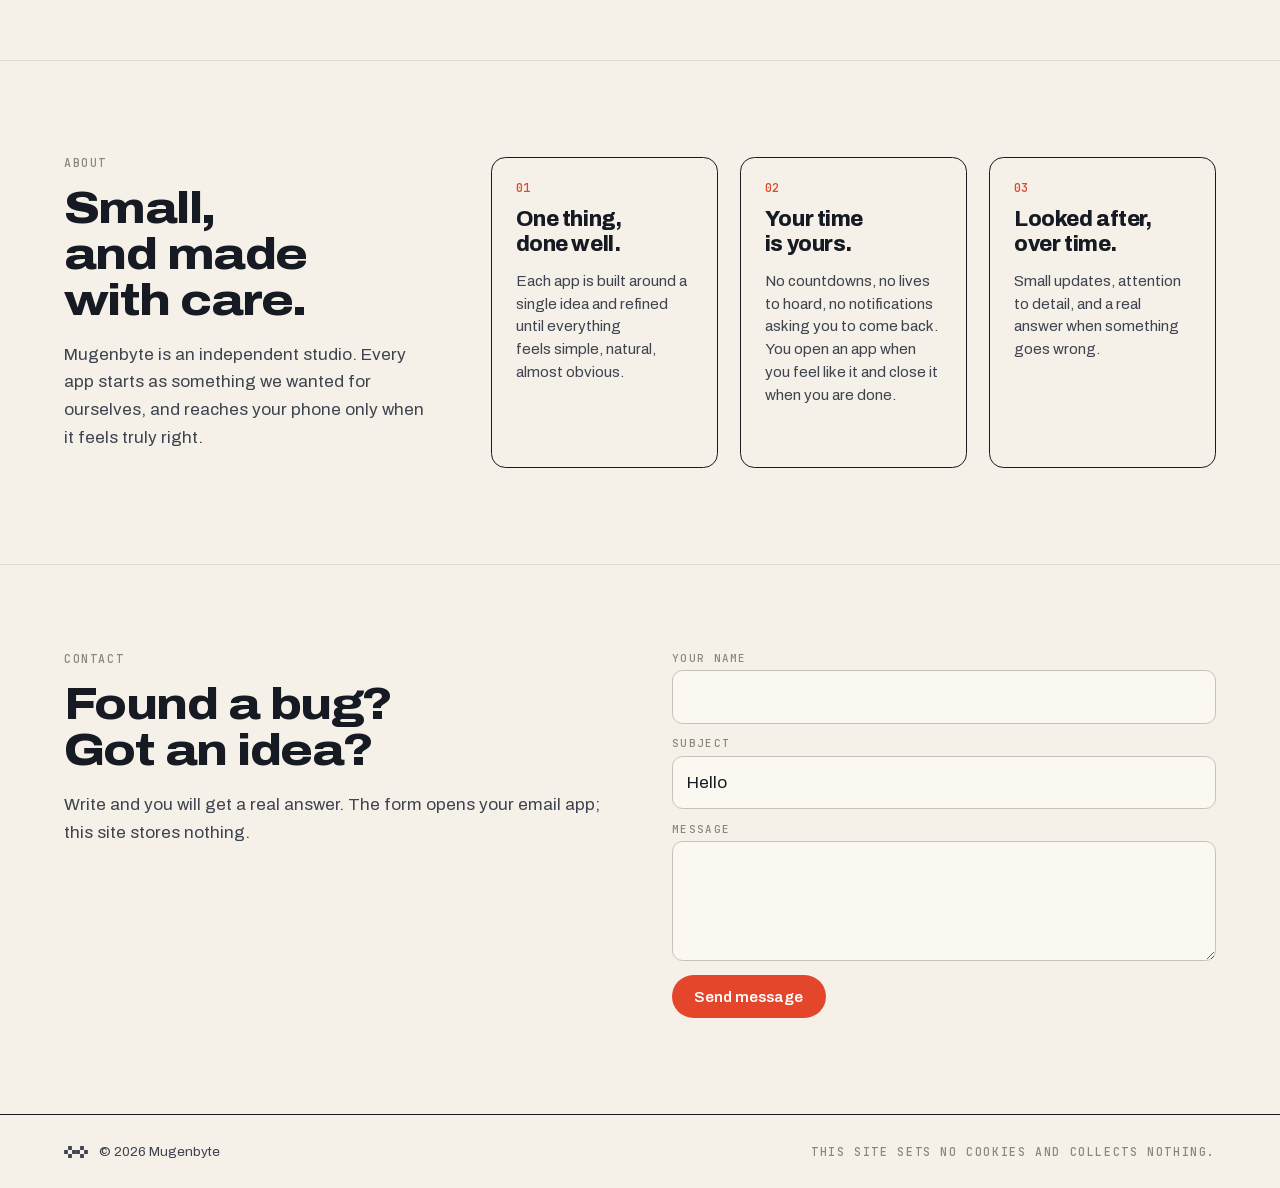
==== commit a1726c04: "update: 130R card content and UI" ====
--- a/index.html
+++ b/index.html
@@ -49,22 +49,27 @@
   @font-face { font-family:'130R Saira'; src:url('/assets/fonts/130r-saira.woff2') format('woff2'); font-weight:700 900; font-display:swap; }
   @font-face { font-family:'130R Saira SC'; src:url('/assets/fonts/130r-saira-sc.woff2') format('woff2'); font-weight:500; font-display:swap; }
   @font-face { font-family:'130R Michroma'; src:url('/assets/fonts/130r-michroma.woff2') format('woff2'); font-weight:400; font-display:swap; }
-  .app--130r { --a-bg:#08080B !important; --a-ink:#FFF !important; --a-mute:#B4B5BB !important; --a-chip:rgba(200,255,0,.07) !important; border:1px solid #2D2E36; border-radius:10px; background:#08080B; box-shadow:inset 0 0 0 1px rgba(255,255,255,.02); font-family:'130R Saira SC',system-ui,sans-serif; }
-  .app--130r:hover { box-shadow:0 18px 44px rgba(200,255,0,.12),inset 0 0 0 1px rgba(200,255,0,.26); }
-  .app--130r .app-icon { background:#FFF; padding:.35rem; border-radius:10px; }
-  .app--130r .app-head h3 { font:900 clamp(2rem,1.4rem + 1.8vw,3rem)/1 '130R Saira',system-ui,sans-serif; letter-spacing:-.025em; }
-  .app--130r .app-head p, .app--130r .app-cta { font-family:'130R Saira SC',system-ui,sans-serif; }
-  .app--130r .app-head p:first-of-type { color:#C8FF00; font-family:'130R Michroma',monospace; font-size:.62rem; letter-spacing:.08em; text-transform:uppercase; }
-  .app--130r .app-text > p { color:#B4B5BB; font-size:1.05rem; line-height:1.55; }
-  .app--130r .chip { color:#C8FF00; border:1px solid rgba(200,255,0,.30); background:rgba(200,255,0,.04); font-family:'130R Michroma',monospace; }
-  .app--130r .app-art { min-height:15rem; padding:1rem; background:radial-gradient(circle at 70% 35%,rgba(200,255,0,.10),transparent 45%),#08080B; }
-  .app--130r .app-art .app-metric { position:absolute; left:1rem; top:1rem; z-index:1; color:#7B7C85; font:400 .7rem/1.7 '130R Michroma',monospace; letter-spacing:.04em; text-transform:uppercase; }
-  .app--130r .app-art .app-metric strong { display:block; color:#C8FF00; font:700 1.35rem/1.2 '130R Saira',system-ui,sans-serif; }
-  .app--130r .app-live { position:absolute; right:8%; bottom:8%; z-index:1; min-width:11rem; padding:1rem 1.2rem; border:1px solid #2D2E36; border-radius:10px; background:rgba(31,32,39,.82); text-align:right; }
-  .app--130r .app-live-label { display:block; color:#C8FF00; font:400 .58rem/1.4 '130R Michroma',monospace; letter-spacing:.05em; }
-  .app--130r .app-live strong { display:block; color:#FFF; font:900 clamp(1.7rem,4vw,2.8rem)/1.05 '130R Saira',system-ui,sans-serif; }
-  .app--130r .app-live small { display:block; margin-top:.45rem; color:#B4B5BB; font:400 .55rem/1.3 '130R Michroma',monospace; }
-  .app--130r .app-live b { color:#00D656; font-weight:400; }
+  .app--130r { --a-bg:#101114; --a-ink:#F7F8FA; --a-mute:#BCC0C8; --a-chip:#27292F; border-radius:16px; background:var(--a-bg); font-family:'130R Saira',system-ui,sans-serif; }
+  .app--130r:hover { box-shadow:0 18px 44px rgba(16,17,20,.22); }
+  .app--130r:focus-visible { outline:3px solid #FF5C00; outline-offset:5px; }
+  .app--130r::selection { background:#FF5C00; color:#101114; }
+  .app--130r .app-text { gap:1.5rem; }
+  .app--130r .app-icon { padding:0; border-radius:16px; box-shadow:none; }
+  .app--130r .app-head h3 { font:900 clamp(2.5rem,2rem + 1.8vw,3.5rem)/1 '130R Saira',system-ui,sans-serif; letter-spacing:-.025em; }
+  .app--130r .app-head p { color:#FF8A47; font:500 .85rem/1.5 '130R Saira SC',system-ui,sans-serif; }
+  .app--130r .app-text > p { color:var(--a-mute); font:400 clamp(1rem,.95rem + .25vw,1.15rem)/1.6 'Archivo',system-ui,sans-serif; margin:0; }
+  .app--130r .app-foot { gap:1rem 1.5rem; }
+  .app--130r .chip { color:#E5E7EB; border:0; background:var(--a-chip); font:500 .72rem/1.3 '130R Saira SC',system-ui,sans-serif; letter-spacing:.02em; border-radius:6px; }
+  .app--130r .app-cta { color:#FF8A47; min-height:44px; font:700 1rem/1.4 '130R Saira',system-ui,sans-serif; }
+  .app--130r .app-art { display:grid; place-items:center; min-height:24rem; isolation:isolate; }
+  .app--130r .app-art::before { content:''; position:absolute; inset:8% -35% 8% 12%; background:#FF5C00; clip-path:polygon(30% 0,100% 0,70% 100%,0 100%); z-index:-1; }
+  .app--130r .app-screen { display:block; width:11rem; height:auto; border-radius:18px; box-shadow:0 20px 36px rgba(0,0,0,.32); }
+  @media (max-width:52rem) {
+    .app--130r { gap:1.5rem; }
+    .app--130r .app-art { min-height:21rem; }
+    .app--130r .app-screen { width:9.5rem; }
+    .app--130r .app-art::before { inset:5% -35% 5% -15%; }
+  }
 
   @media (max-width: 52rem) {
     .app-art { min-height: 13rem; }
@@ -114,27 +119,29 @@
 
   <div class="apps">
 
-    <!-- 130R: stile scuro e tecnico, collegamento al sito dedicato -->
+    <!-- 130R: identità racing e schermata reale del cronometro -->
     <a class="app app--130r" href="https://130r.app" target="_blank" rel="noopener noreferrer">
       <div class="app-text">
         <div class="app-head">
           <img class="app-icon" src="/130r/assets/icon.png" alt="" width="1024" height="1024" loading="lazy">
           <div>
             <h3>130R</h3>
-            <p lang="en">Track every lap</p>
-            <p lang="it">Cronometra ogni giro</p>
+            <p lang="en">GPS Lap Timer</p>
+            <p lang="it">Cronometro GPS</p>
           </div>
         </div>
-        <p lang="en">Track laps on the circuit, understand your pace, and keep every useful detail in one clear place.</p>
-        <p lang="it">Cronometra i giri in pista, capisci il tuo ritmo e tieni ogni dettaglio utile in un unico posto chiaro.</p>
+        <p lang="en">Every lap counts. Time your laps, compare sectors and analyse your GPS traces. Thousands of circuits worldwide, ready for your next track day. Free on iOS and Android, with offline lap timing.</p>
+        <p lang="it">Ogni giro conta. Cronometra i giri, confronta i settori e analizza le tracce GPS. Migliaia di circuiti nel mondo, pronti per la tua prossima giornata in pista. Gratis su iOS e Android, con cronometraggio anche offline.</p>
         <div class="app-foot">
-          <span class="chip" lang="en">Explore 130R</span>
-          <span class="chip" lang="it">Scopri 130R</span>
-          <span class="app-cta"><span lang="en">Open 130R</span><span lang="it">Apri 130R</span>
+          <span class="chip">iOS &amp; Android</span>
+          <span class="app-cta"><span lang="en">Discover 130R</span><span lang="it">Scopri 130R</span>
             <svg viewBox="0 0 16 16" fill="none" stroke="currentColor" stroke-width="1.8" stroke-linecap="round" stroke-linejoin="round" aria-hidden="true"><path d="M3 8h10M9 4l4 4-4 4"/></svg></span>
         </div>
       </div>
-      <div class="app-art" aria-hidden="true"><span class="app-metric">Live timer<strong>0.01s</strong>Offline ready</span><span class="app-live"><span class="app-live-label">LIVE · LAP 12</span><strong>01:42.83</strong><small>Δ vs session best <b>-0.412</b></small></span></div>
+      <div class="app-art" aria-hidden="true">
+        <img class="app-screen" src="/130r/assets/live-en.webp" lang="en" width="720" height="1565" alt="" loading="lazy">
+        <img class="app-screen" src="/130r/assets/live-it.webp" lang="it" width="720" height="1565" alt="" loading="lazy">
+      </div>
     </a>
 
     <!-- Longbara: la sua ambientazione "bosco", il suo carattere Fraunces -->
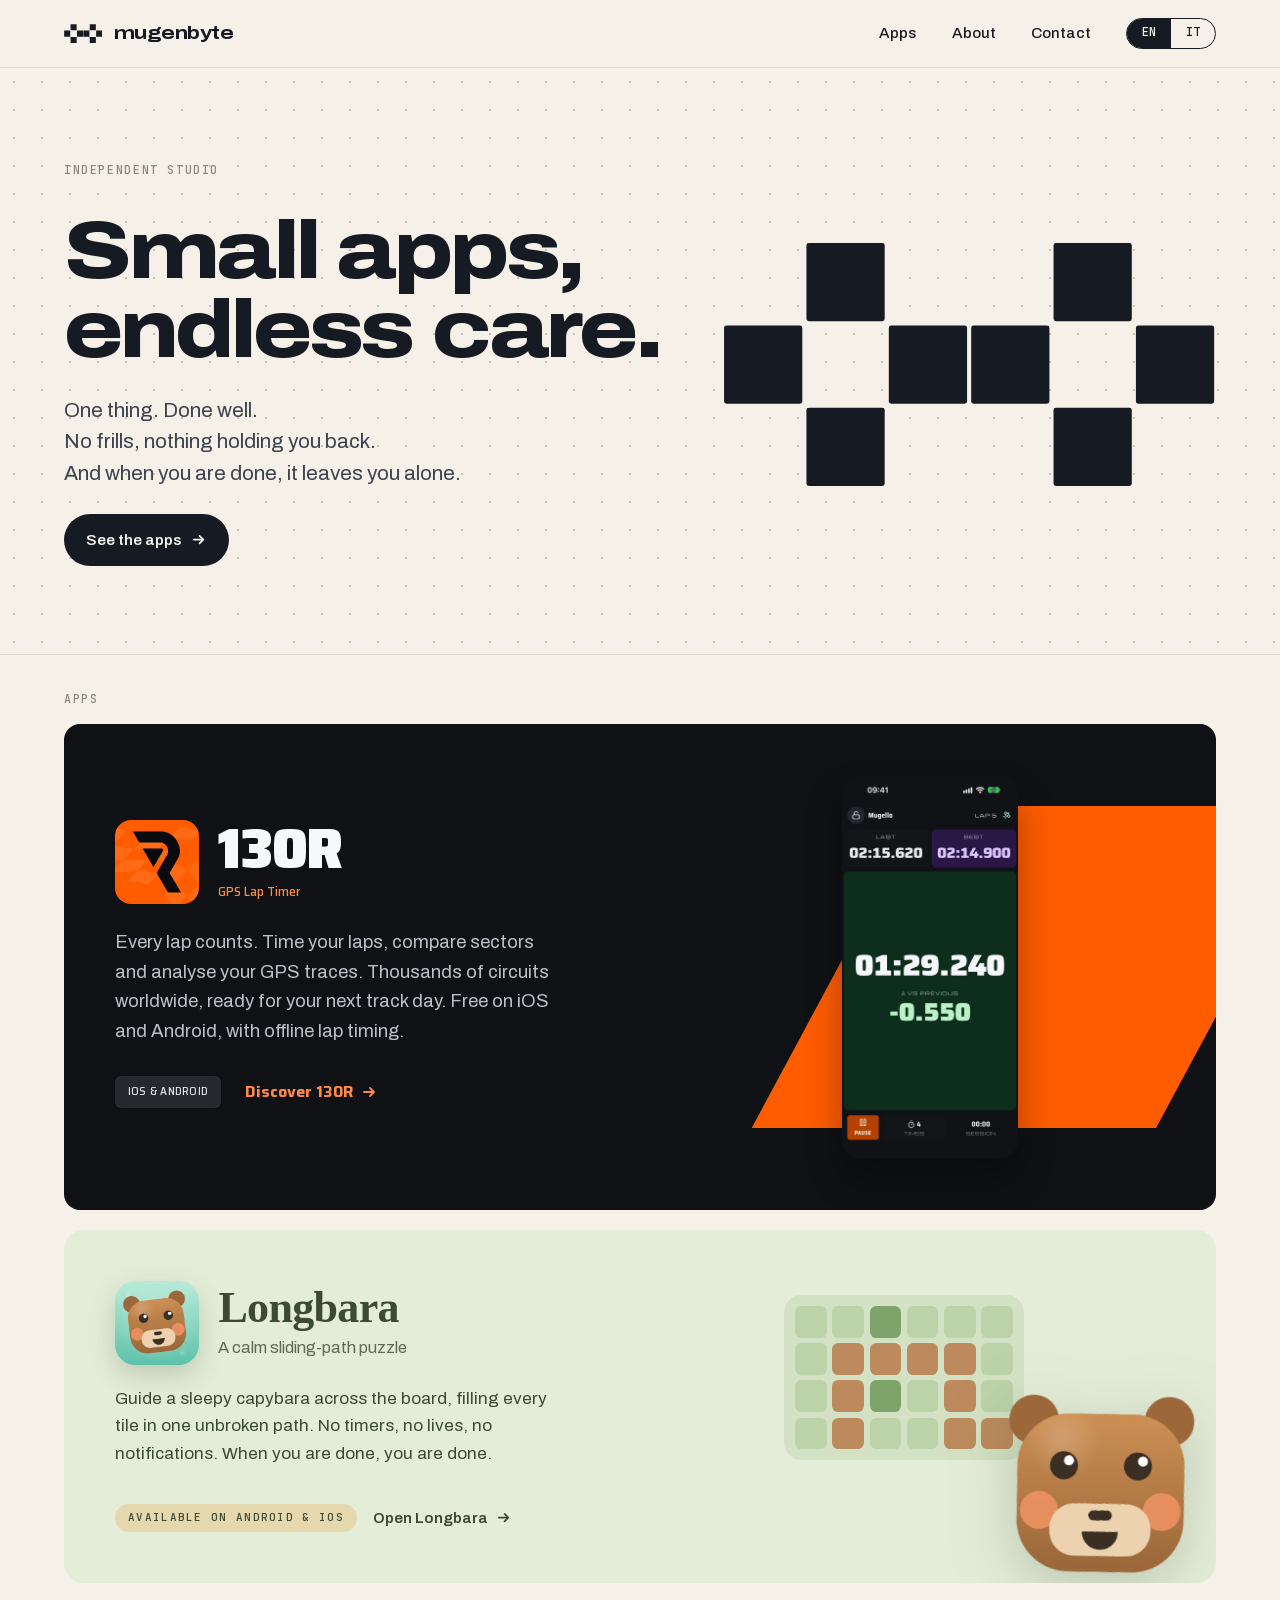
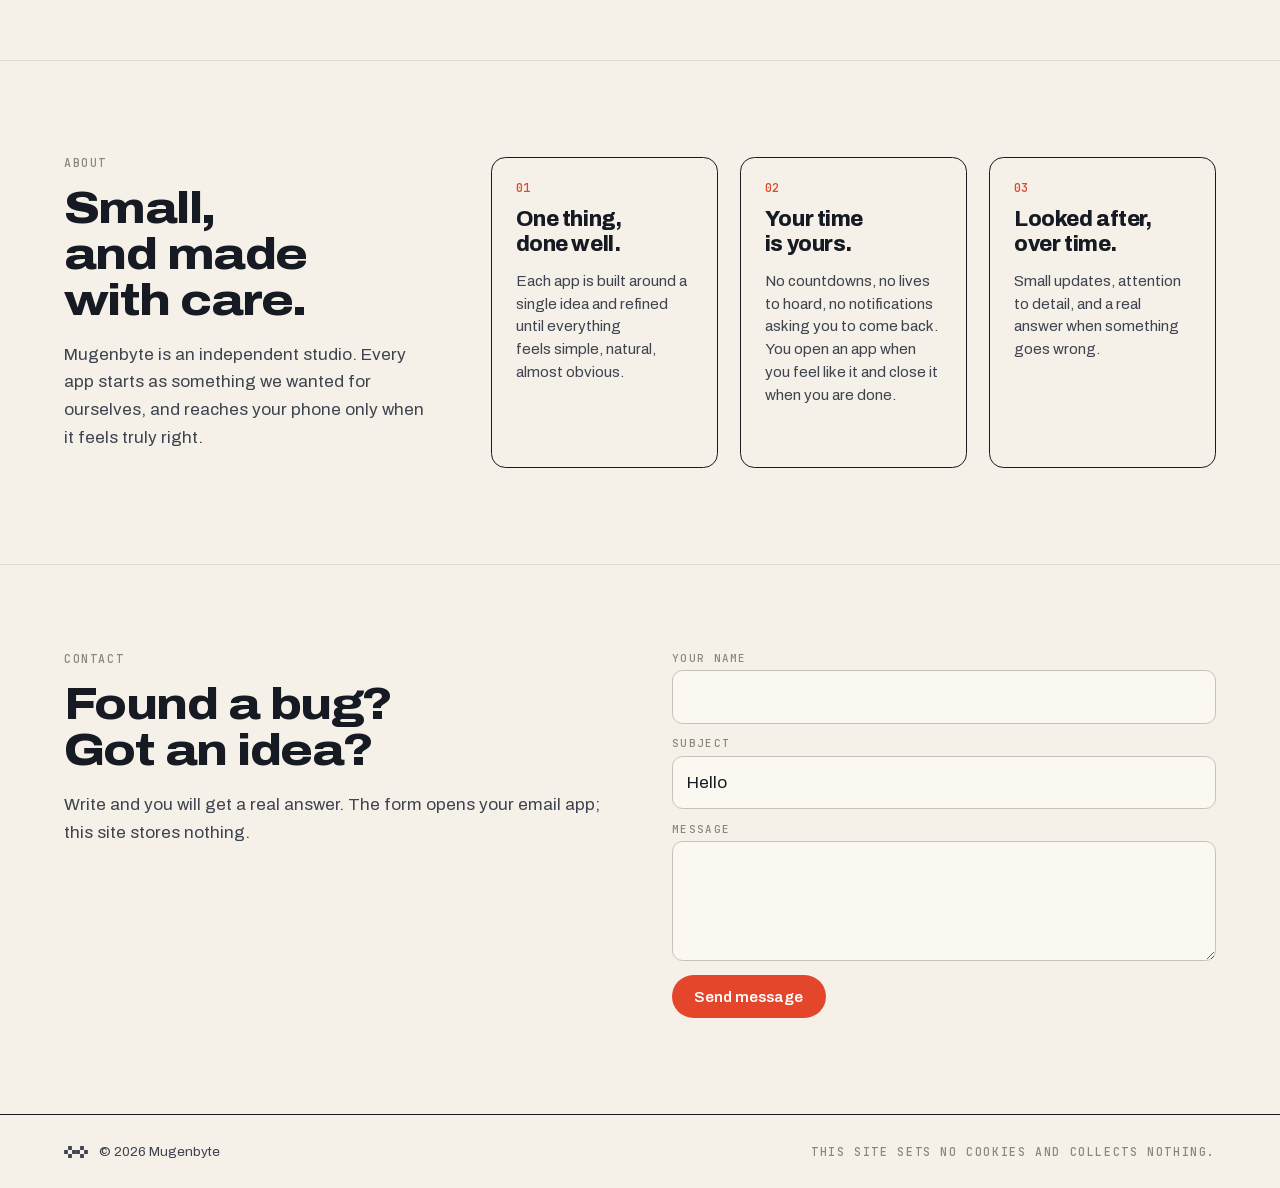
==== commit 7ff7a1ae: "fix: longbara availability text" ====
--- a/index.html
+++ b/index.html
@@ -158,8 +158,8 @@
         <p lang="en">Guide a sleepy capybara across the board, filling every tile in one unbroken path. No timers, no lives, no notifications. When you are done, you are done.</p>
         <p lang="it">Guida un capibara assonnato sulla board, riempiendo ogni casella con un unico percorso continuo. Niente timer, niente vite, niente notifiche. Quando hai finito, hai finito.</p>
         <div class="app-foot">
-          <span class="chip" lang="en">Coming to Android &amp; iOS</span>
-          <span class="chip" lang="it">In arrivo su Android e iOS</span>
+          <span class="chip" lang="en">Available on Android &amp; iOS</span>
+          <span class="chip" lang="it">Disponibile su Android e iOS</span>
           <span class="app-cta"><span lang="en">Open Longbara</span><span lang="it">Apri Longbara</span>
             <svg viewBox="0 0 16 16" fill="none" stroke="currentColor" stroke-width="1.8" stroke-linecap="round" stroke-linejoin="round" aria-hidden="true"><path d="M3 8h10M9 4l4 4-4 4"/></svg></span>
         </div>
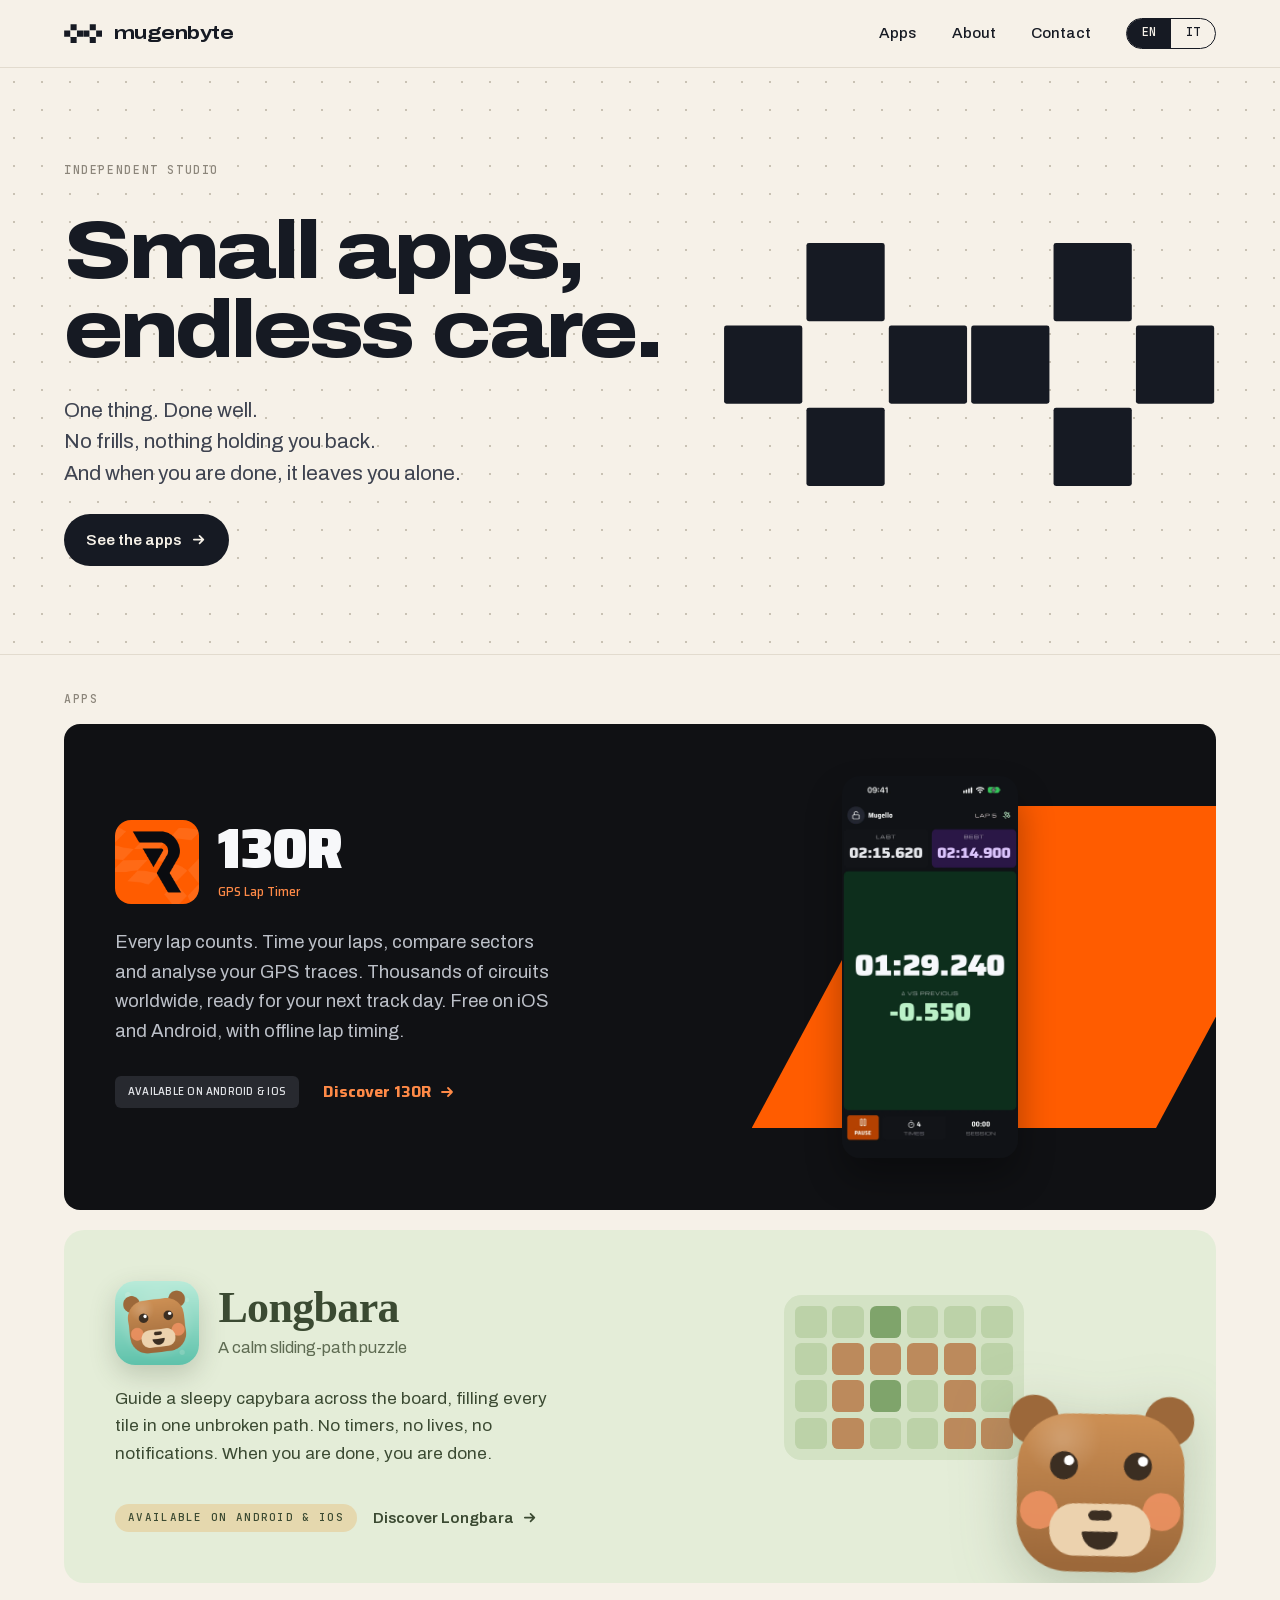
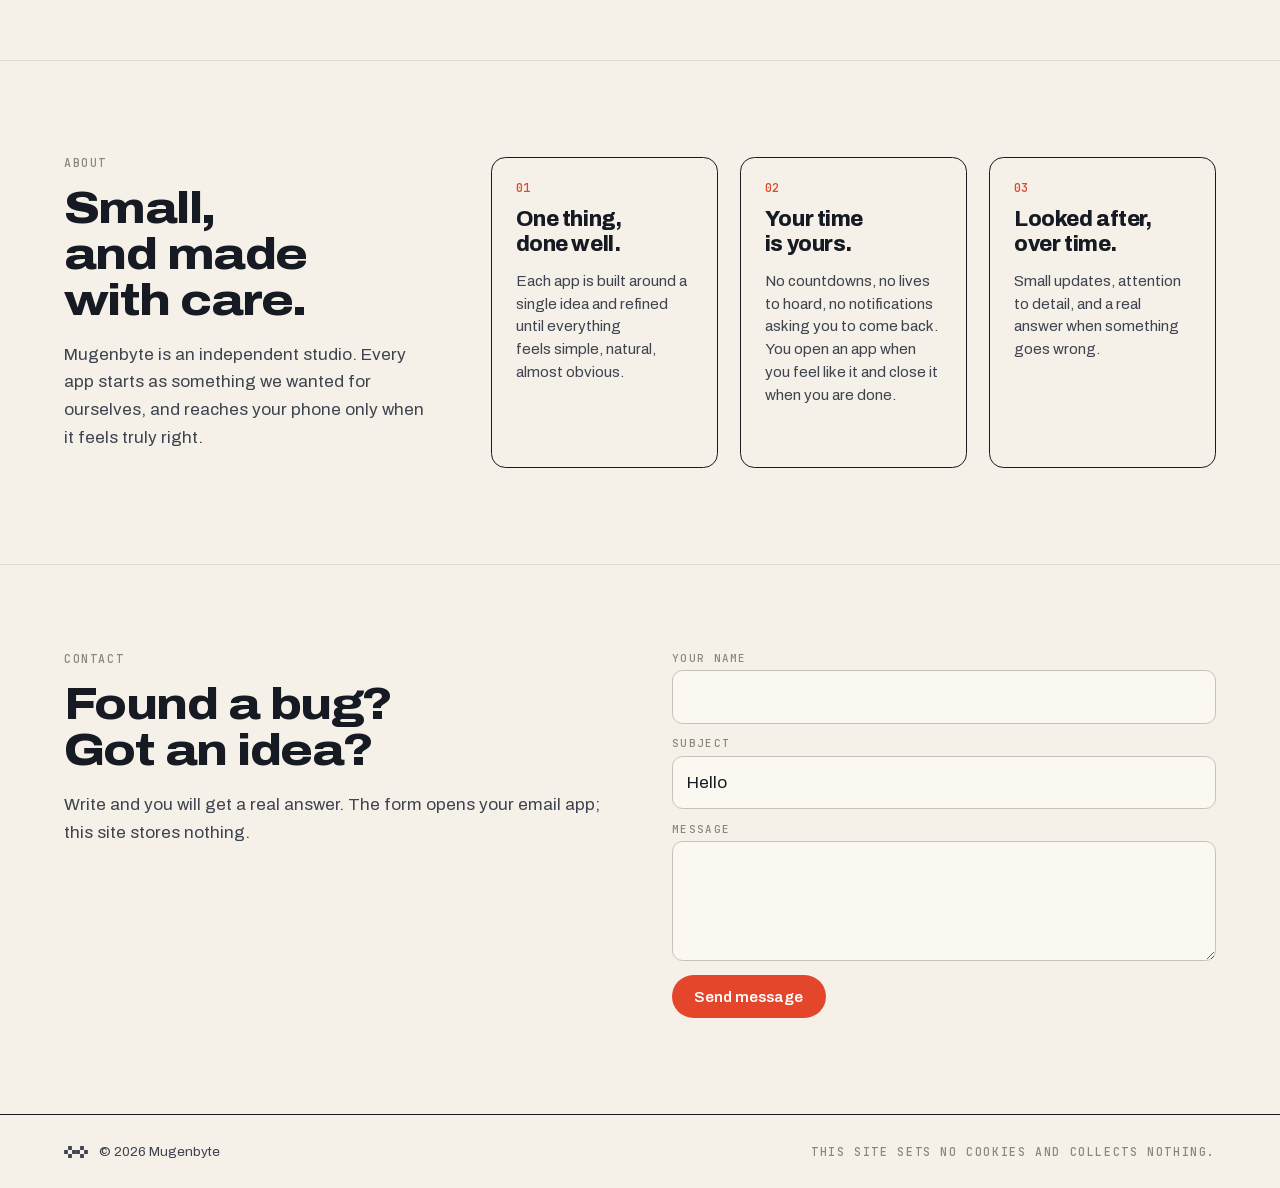
==== commit 141d18c7: "fix labels" ====
--- a/index.html
+++ b/index.html
@@ -133,7 +133,8 @@
         <p lang="en">Every lap counts. Time your laps, compare sectors and analyse your GPS traces. Thousands of circuits worldwide, ready for your next track day. Free on iOS and Android, with offline lap timing.</p>
         <p lang="it">Ogni giro conta. Cronometra i giri, confronta i settori e analizza le tracce GPS. Migliaia di circuiti nel mondo, pronti per la tua prossima giornata in pista. Gratis su iOS e Android, con cronometraggio anche offline.</p>
         <div class="app-foot">
-          <span class="chip">iOS &amp; Android</span>
+          <span class="chip" lang="en">Available on Android &amp; iOS</span>
+          <span class="chip" lang="it">Disponibile su Android e iOS</span>
           <span class="app-cta"><span lang="en">Discover 130R</span><span lang="it">Scopri 130R</span>
             <svg viewBox="0 0 16 16" fill="none" stroke="currentColor" stroke-width="1.8" stroke-linecap="round" stroke-linejoin="round" aria-hidden="true"><path d="M3 8h10M9 4l4 4-4 4"/></svg></span>
         </div>
@@ -160,7 +161,7 @@
         <div class="app-foot">
           <span class="chip" lang="en">Available on Android &amp; iOS</span>
           <span class="chip" lang="it">Disponibile su Android e iOS</span>
-          <span class="app-cta"><span lang="en">Open Longbara</span><span lang="it">Apri Longbara</span>
+          <span class="app-cta"><span lang="en">Discover Longbara</span><span lang="it">Scopri Longbara</span>
             <svg viewBox="0 0 16 16" fill="none" stroke="currentColor" stroke-width="1.8" stroke-linecap="round" stroke-linejoin="round" aria-hidden="true"><path d="M3 8h10M9 4l4 4-4 4"/></svg></span>
         </div>
       </div>
